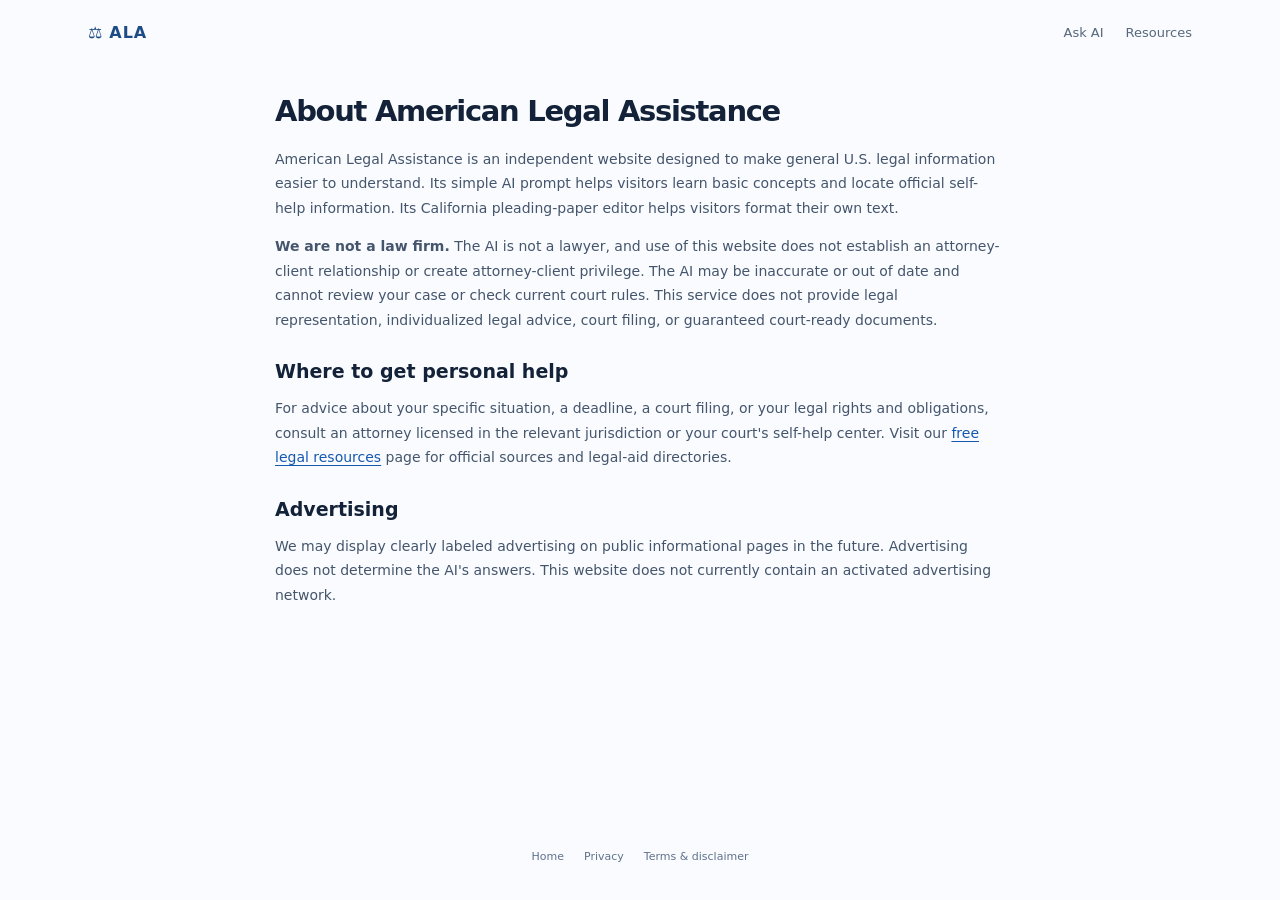
==== about.html @ 65c2068b "Add files via upload" ====
<!doctype html><html lang="en"><head><meta charset="utf-8"><meta name="viewport" content="width=device-width,initial-scale=1"><title>About | American Legal Assistance</title><meta name="description" content="About American Legal Assistance, a minimal independent AI legal-information website."><link rel="stylesheet" href="/style.css"><link rel="icon" type="image/svg+xml" href="/favicon.svg"></head><body><header class="topbar"><a class="brand-mini" href="/">⚖ <span>ALA</span></a><nav><a href="/">Ask AI</a><a href="/resources.html">Resources</a></nav></header><main class="plain-page"><h1>About American Legal Assistance</h1><p>American Legal Assistance is an independent website designed to make general U.S. legal information easier to understand. Its simple AI prompt helps visitors learn basic concepts and locate official self-help information. Its California pleading-paper editor helps visitors format their own text.</p><p><strong>We are not a law firm.</strong> The AI is not a lawyer, and use of this website does not establish an attorney-client relationship or create attorney-client privilege. The AI may be inaccurate or out of date and cannot review your case or check current court rules. This service does not provide legal representation, individualized legal advice, court filing, or guaranteed court-ready documents.</p><h2>Where to get personal help</h2><p>For advice about your specific situation, a deadline, a court filing, or your legal rights and obligations, consult an attorney licensed in the relevant jurisdiction or your court's self-help center. Visit our <a href="/resources.html">free legal resources</a> page for official sources and legal-aid directories.</p><h2>Advertising</h2><p>We may display clearly labeled advertising on public informational pages in the future. Advertising does not determine the AI's answers. This website does not currently contain an activated advertising network.</p></main><footer><div class="footer-links"><a href="/">Home</a><a href="/privacy.html">Privacy</a><a href="/terms.html">Terms & disclaimer</a></div></footer></body></html>
---- style.css ----
:root{font-family:Inter,ui-sans-serif,system-ui,-apple-system,BlinkMacSystemFont,"Segoe UI",sans-serif;color:#132238;background:#f9fbfe;font-synthesis:none}*{box-sizing:border-box}body{margin:0;min-height:100vh;display:flex;flex-direction:column}a{color:#1558b0;text-underline-offset:3px}button,input,textarea,select{font:inherit}button{cursor:pointer}button:disabled{opacity:.58;cursor:wait}.hidden{display:none!important}.sr-only{position:absolute!important;width:1px;height:1px;padding:0;margin:-1px;overflow:hidden;clip:rect(0,0,0,0);white-space:nowrap;border:0}.topbar{width:100%;max-width:1160px;margin:0 auto;padding:23px 28px;display:flex;align-items:center;justify-content:space-between}.brand-mini{text-decoration:none;color:#1d4b85;display:flex;gap:6px;align-items:center;font-weight:750;letter-spacing:.06em}.topbar nav{display:flex;gap:22px}.topbar nav a{font-size:13px;text-decoration:none;color:#58677b}.topbar nav a:hover,.footer-links a:hover{color:#1558b0}.main{width:100%;flex:1;max-width:820px;margin:0 auto;padding:34px 20px 34px}.hero{text-align:center;margin:4px 0 35px}.logo-mark{width:76px;height:76px;background:#edf5ff;color:#1e5aa0;border-radius:24px;margin:0 auto 22px;display:grid;place-items:center}.logo-mark svg{width:66px;height:66px}h1{font-size:clamp(27px,4vw,41px);line-height:1.16;letter-spacing:-.045em;margin:0;font-weight:750}.hero p{color:#64748b;font-size:16px;margin:14px 0 0}.workspace{border:1px solid #e5ebf2;background:#fff;border-radius:22px;box-shadow:0 16px 58px rgba(22,48,82,.045);overflow:hidden}.tabs{display:flex;gap:6px;padding:12px 15px 0;border-bottom:1px solid #ebeff5}.tab{appearance:none;border:0;border-bottom:2px solid transparent;background:transparent;color:#67758a;padding:12px 14px 13px;font-size:13px;font-weight:650}.tab.selected{color:#165cb2;border-bottom-color:#2168b9}.tab:focus-visible,.suggestion:focus-visible,.primary:focus-visible,.secondary:focus-visible{outline:3px solid #85b8fb;outline-offset:2px}#ask-panel{padding:19px 23px 24px}#ask-form{border:1px solid #d9e4f1;border-radius:16px;overflow:hidden}#question{width:100%;resize:vertical;min-height:92px;border:0;outline:none;padding:20px 19px 8px;color:#16243b;line-height:1.6;font-size:16px}#question::placeholder{color:#8c98a8}.composer-bottom{display:flex;justify-content:space-between;align-items:center;padding:0 11px 11px 16px;gap:10px}.state-picker{color:#748196;font-size:12px;display:flex;align-items:center;gap:7px}.state-picker select{font-size:12px;background:#f6f9fc;border:1px solid #e2e9f0;border-radius:8px;padding:7px 8px;color:#4e6076;max-width:175px}.primary{border:0;background:#205dab;color:white;padding:11px 18px;border-radius:10px;font-size:13px;font-weight:650;white-space:nowrap}.primary:hover{background:#174b8b}.secondary{background:#f4f8fd;color:#1b5089;border:1px solid #c9d8e9;padding:10px 14px;border-radius:10px;font-size:13px;font-weight:650}.secondary:hover{background:#eaf3fd}.helper{color:#778398;font-size:12px;line-height:1.6;margin:13px 3px 0}.turnstile-slot{margin-top:15px}.ask-ideas{display:flex;gap:10px;flex-wrap:wrap;margin-top:18px}.suggestion{border:1px solid #e0e8f2;color:#5b6d83;background:#fff;padding:9px 12px;border-radius:30px;font-size:12px}.suggestion:hover{border-color:#9db9d8;color:#205dab}.conversation{display:flex;flex-direction:column;gap:13px;margin-top:20px}.conversation:empty{display:none}.bubble{padding:15px 17px;line-height:1.65;font-size:14px;white-space:pre-wrap;overflow-wrap:anywhere;border-radius:13px}.bubble.question{align-self:flex-end;background:#ecf3fd;max-width:88%}.bubble.answer{border:1px solid #e7edf5;background:#fff;max-width:100%}.bubble.error{border-color:#f3cccc;background:#fff8f8;color:#9a3030}.answer-label{display:block;color:#65768c;font-size:11px;font-weight:750;text-transform:uppercase;letter-spacing:.08em;margin-bottom:6px}.sources-row{display:flex;gap:12px;flex-wrap:wrap;margin-top:10px;font-size:12px}.safety-note{font-size:12px;line-height:1.6;color:#66778d;max-width:730px;margin:24px auto 0;padding:0 8px}footer{text-align:center;color:#8290a1;font-size:11px;padding:25px 20px 34px;line-height:1.65}footer p{margin:14px 0 0}.footer-links{display:flex;gap:20px;justify-content:center;flex-wrap:wrap}.footer-links a{color:#60728a;text-decoration:none}#doc-panel{padding:22px 23px 25px}.doc-intro h2{margin:0 0 8px;font-size:20px;letter-spacing:-.025em}.doc-intro p{color:#64748b;line-height:1.6;font-size:13px;margin:0 0 21px}.form-grid{display:grid;grid-template-columns:1fr 1fr;gap:14px}.form-grid label,.doc-body-label{font-size:12px;font-weight:650;color:#4a5b70;display:block}.form-grid input{display:block;width:100%;margin-top:6px;border:1px solid #dce5f1;border-radius:9px;padding:11px 10px;font-size:13px;outline:none}.form-grid input:focus,#doc-body:focus{border-color:#6da2da;box-shadow:0 0 0 3px #e6f1ff}.doc-body-label{margin-top:21px;margin-bottom:6px}#doc-body{width:100%;padding:13px;border:1px solid #dce5f1;border-radius:9px;resize:vertical;font:13px/1.6 Georgia,serif;min-height:150px}.doc-actions{display:flex;flex-wrap:wrap;gap:9px;margin-top:14px}.document-preview{margin-top:22px}.doc-preview-banner{margin-bottom:11px;font-size:12px;color:#6b7687}.paper-sheet{background:white;color:#111;box-shadow:0 2px 22px #dbe1e9;border:1px solid #dee3e9;width:min(100%,612px);margin:0 auto 17px;padding:38px 38px 38px 38px;overflow:hidden;font:10px/1.25 "Times New Roman",serif}.paper-line{display:flex;min-height:19px;align-items:flex-start}.paper-num{width:22px;min-width:22px;text-align:right;color:#666;padding-right:6px;border-right:1px solid #555}.paper-content{flex:1;padding-left:10px;white-space:pre-wrap;overflow-wrap:anywhere}.paper-page-number{text-align:center;margin-top:12px}.plain-page{max-width:770px;margin:0 auto;padding:15px 20px 40px;flex:1}.plain-page h1{font-size:29px;margin:15px 0 18px}.plain-page h2{font-size:19px;margin:28px 0 9px}.plain-page p,.plain-page li{line-height:1.75;color:#44556c;font-size:14px}.plain-page .callout{background:#eff6ff;padding:15px 17px;border-radius:13px;border:1px solid #d5e6fc}.plain-page a{overflow-wrap:anywhere}.plain-page ul{padding-left:22px}@media(min-width:800px){.main{padding-top:50px}.hero{margin-bottom:42px}.workspace{margin:0 auto}}@media(max-width:520px){.topbar{padding:15px 18px}.main{padding:20px 12px}.hero{margin-bottom:27px}.logo-mark{width:64px;height:64px;margin-bottom:15px}.logo-mark svg{width:57px}.hero p{font-size:14px}.workspace{border-radius:16px}#ask-panel,#doc-panel{padding:15px}.form-grid{grid-template-columns:1fr}.doc-actions button{flex:1 1 100%}.paper-sheet{padding:20px 10px;font-size:8px}.paper-line{min-height:15px}}

.to-doc{margin-top:12px;display:block;font-size:11px;padding:8px 10px;white-space:normal;text-align:left}
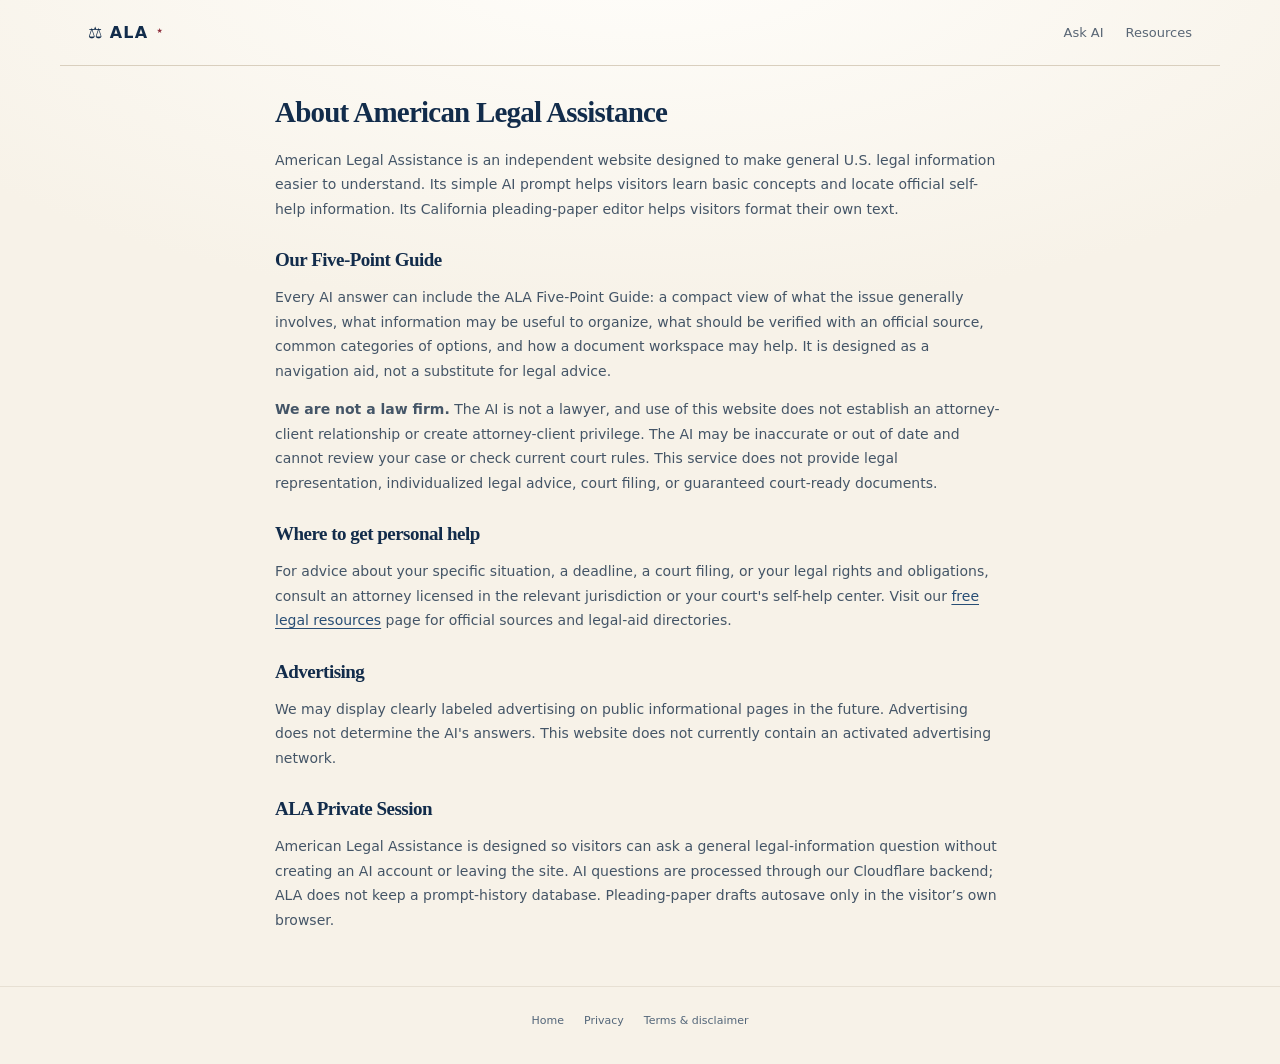
==== commit 3a48fb28: "Add files via upload" ====
--- a/about.html
+++ b/about.html
@@ -1 +1 @@
-<!doctype html><html lang="en"><head><meta charset="utf-8"><meta name="viewport" content="width=device-width,initial-scale=1"><title>About | American Legal Assistance</title><meta name="description" content="About American Legal Assistance, a minimal independent AI legal-information website."><link rel="stylesheet" href="/style.css"><link rel="icon" type="image/svg+xml" href="/favicon.svg"></head><body><header class="topbar"><a class="brand-mini" href="/">⚖ <span>ALA</span></a><nav><a href="/">Ask AI</a><a href="/resources.html">Resources</a></nav></header><main class="plain-page"><h1>About American Legal Assistance</h1><p>American Legal Assistance is an independent website designed to make general U.S. legal information easier to understand. Its simple AI prompt helps visitors learn basic concepts and locate official self-help information. Its California pleading-paper editor helps visitors format their own text.</p><p><strong>We are not a law firm.</strong> The AI is not a lawyer, and use of this website does not establish an attorney-client relationship or create attorney-client privilege. The AI may be inaccurate or out of date and cannot review your case or check current court rules. This service does not provide legal representation, individualized legal advice, court filing, or guaranteed court-ready documents.</p><h2>Where to get personal help</h2><p>For advice about your specific situation, a deadline, a court filing, or your legal rights and obligations, consult an attorney licensed in the relevant jurisdiction or your court's self-help center. Visit our <a href="/resources.html">free legal resources</a> page for official sources and legal-aid directories.</p><h2>Advertising</h2><p>We may display clearly labeled advertising on public informational pages in the future. Advertising does not determine the AI's answers. This website does not currently contain an activated advertising network.</p></main><footer><div class="footer-links"><a href="/">Home</a><a href="/privacy.html">Privacy</a><a href="/terms.html">Terms & disclaimer</a></div></footer></body></html>
+<!doctype html><html lang="en"><head><meta charset="utf-8"><meta name="viewport" content="width=device-width,initial-scale=1"><title>About | American Legal Assistance</title><meta name="description" content="About American Legal Assistance, a minimal independent AI legal-information website."><link rel="stylesheet" href="/style.css"><link rel="icon" type="image/svg+xml" href="/favicon.svg"></head><body><header class="topbar"><a class="brand-mini" href="/">⚖ <span>ALA</span></a><nav><a href="/">Ask AI</a><a href="/resources.html">Resources</a></nav></header><main class="plain-page"><h1>About American Legal Assistance</h1><p>American Legal Assistance is an independent website designed to make general U.S. legal information easier to understand. Its simple AI prompt helps visitors learn basic concepts and locate official self-help information. Its California pleading-paper editor helps visitors format their own text.</p><h2>Our Five-Point Guide</h2><p>Every AI answer can include the ALA Five-Point Guide: a compact view of what the issue generally involves, what information may be useful to organize, what should be verified with an official source, common categories of options, and how a document workspace may help. It is designed as a navigation aid, not a substitute for legal advice.</p><p><strong>We are not a law firm.</strong> The AI is not a lawyer, and use of this website does not establish an attorney-client relationship or create attorney-client privilege. The AI may be inaccurate or out of date and cannot review your case or check current court rules. This service does not provide legal representation, individualized legal advice, court filing, or guaranteed court-ready documents.</p><h2>Where to get personal help</h2><p>For advice about your specific situation, a deadline, a court filing, or your legal rights and obligations, consult an attorney licensed in the relevant jurisdiction or your court's self-help center. Visit our <a href="/resources.html">free legal resources</a> page for official sources and legal-aid directories.</p><h2>Advertising</h2><p>We may display clearly labeled advertising on public informational pages in the future. Advertising does not determine the AI's answers. This website does not currently contain an activated advertising network.</p><section><h2>ALA Private Session</h2><p>American Legal Assistance is designed so visitors can ask a general legal-information question without creating an AI account or leaving the site. AI questions are processed through our Cloudflare backend; ALA does not keep a prompt-history database. Pleading-paper drafts autosave only in the visitor’s own browser.</p></section></main><footer><div class="footer-links"><a href="/">Home</a><a href="/privacy.html">Privacy</a><a href="/terms.html">Terms & disclaimer</a></div></footer></body></html>
--- a/style.css
+++ b/style.css
@@ -1,3 +1,203 @@
 :root{font-family:Inter,ui-sans-serif,system-ui,-apple-system,BlinkMacSystemFont,"Segoe UI",sans-serif;color:#132238;background:#f9fbfe;font-synthesis:none}*{box-sizing:border-box}body{margin:0;min-height:100vh;display:flex;flex-direction:column}a{color:#1558b0;text-underline-offset:3px}button,input,textarea,select{font:inherit}button{cursor:pointer}button:disabled{opacity:.58;cursor:wait}.hidden{display:none!important}.sr-only{position:absolute!important;width:1px;height:1px;padding:0;margin:-1px;overflow:hidden;clip:rect(0,0,0,0);white-space:nowrap;border:0}.topbar{width:100%;max-width:1160px;margin:0 auto;padding:23px 28px;display:flex;align-items:center;justify-content:space-between}.brand-mini{text-decoration:none;color:#1d4b85;display:flex;gap:6px;align-items:center;font-weight:750;letter-spacing:.06em}.topbar nav{display:flex;gap:22px}.topbar nav a{font-size:13px;text-decoration:none;color:#58677b}.topbar nav a:hover,.footer-links a:hover{color:#1558b0}.main{width:100%;flex:1;max-width:820px;margin:0 auto;padding:34px 20px 34px}.hero{text-align:center;margin:4px 0 35px}.logo-mark{width:76px;height:76px;background:#edf5ff;color:#1e5aa0;border-radius:24px;margin:0 auto 22px;display:grid;place-items:center}.logo-mark svg{width:66px;height:66px}h1{font-size:clamp(27px,4vw,41px);line-height:1.16;letter-spacing:-.045em;margin:0;font-weight:750}.hero p{color:#64748b;font-size:16px;margin:14px 0 0}.workspace{border:1px solid #e5ebf2;background:#fff;border-radius:22px;box-shadow:0 16px 58px rgba(22,48,82,.045);overflow:hidden}.tabs{display:flex;gap:6px;padding:12px 15px 0;border-bottom:1px solid #ebeff5}.tab{appearance:none;border:0;border-bottom:2px solid transparent;background:transparent;color:#67758a;padding:12px 14px 13px;font-size:13px;font-weight:650}.tab.selected{color:#165cb2;border-bottom-color:#2168b9}.tab:focus-visible,.suggestion:focus-visible,.primary:focus-visible,.secondary:focus-visible{outline:3px solid #85b8fb;outline-offset:2px}#ask-panel{padding:19px 23px 24px}#ask-form{border:1px solid #d9e4f1;border-radius:16px;overflow:hidden}#question{width:100%;resize:vertical;min-height:92px;border:0;outline:none;padding:20px 19px 8px;color:#16243b;line-height:1.6;font-size:16px}#question::placeholder{color:#8c98a8}.composer-bottom{display:flex;justify-content:space-between;align-items:center;padding:0 11px 11px 16px;gap:10px}.state-picker{color:#748196;font-size:12px;display:flex;align-items:center;gap:7px}.state-picker select{font-size:12px;background:#f6f9fc;border:1px solid #e2e9f0;border-radius:8px;padding:7px 8px;color:#4e6076;max-width:175px}.primary{border:0;background:#205dab;color:white;padding:11px 18px;border-radius:10px;font-size:13px;font-weight:650;white-space:nowrap}.primary:hover{background:#174b8b}.secondary{background:#f4f8fd;color:#1b5089;border:1px solid #c9d8e9;padding:10px 14px;border-radius:10px;font-size:13px;font-weight:650}.secondary:hover{background:#eaf3fd}.helper{color:#778398;font-size:12px;line-height:1.6;margin:13px 3px 0}.turnstile-slot{margin-top:15px}.ask-ideas{display:flex;gap:10px;flex-wrap:wrap;margin-top:18px}.suggestion{border:1px solid #e0e8f2;color:#5b6d83;background:#fff;padding:9px 12px;border-radius:30px;font-size:12px}.suggestion:hover{border-color:#9db9d8;color:#205dab}.conversation{display:flex;flex-direction:column;gap:13px;margin-top:20px}.conversation:empty{display:none}.bubble{padding:15px 17px;line-height:1.65;font-size:14px;white-space:pre-wrap;overflow-wrap:anywhere;border-radius:13px}.bubble.question{align-self:flex-end;background:#ecf3fd;max-width:88%}.bubble.answer{border:1px solid #e7edf5;background:#fff;max-width:100%}.bubble.error{border-color:#f3cccc;background:#fff8f8;color:#9a3030}.answer-label{display:block;color:#65768c;font-size:11px;font-weight:750;text-transform:uppercase;letter-spacing:.08em;margin-bottom:6px}.sources-row{display:flex;gap:12px;flex-wrap:wrap;margin-top:10px;font-size:12px}.safety-note{font-size:12px;line-height:1.6;color:#66778d;max-width:730px;margin:24px auto 0;padding:0 8px}footer{text-align:center;color:#8290a1;font-size:11px;padding:25px 20px 34px;line-height:1.65}footer p{margin:14px 0 0}.footer-links{display:flex;gap:20px;justify-content:center;flex-wrap:wrap}.footer-links a{color:#60728a;text-decoration:none}#doc-panel{padding:22px 23px 25px}.doc-intro h2{margin:0 0 8px;font-size:20px;letter-spacing:-.025em}.doc-intro p{color:#64748b;line-height:1.6;font-size:13px;margin:0 0 21px}.form-grid{display:grid;grid-template-columns:1fr 1fr;gap:14px}.form-grid label,.doc-body-label{font-size:12px;font-weight:650;color:#4a5b70;display:block}.form-grid input{display:block;width:100%;margin-top:6px;border:1px solid #dce5f1;border-radius:9px;padding:11px 10px;font-size:13px;outline:none}.form-grid input:focus,#doc-body:focus{border-color:#6da2da;box-shadow:0 0 0 3px #e6f1ff}.doc-body-label{margin-top:21px;margin-bottom:6px}#doc-body{width:100%;padding:13px;border:1px solid #dce5f1;border-radius:9px;resize:vertical;font:13px/1.6 Georgia,serif;min-height:150px}.doc-actions{display:flex;flex-wrap:wrap;gap:9px;margin-top:14px}.document-preview{margin-top:22px}.doc-preview-banner{margin-bottom:11px;font-size:12px;color:#6b7687}.paper-sheet{background:white;color:#111;box-shadow:0 2px 22px #dbe1e9;border:1px solid #dee3e9;width:min(100%,612px);margin:0 auto 17px;padding:38px 38px 38px 38px;overflow:hidden;font:10px/1.25 "Times New Roman",serif}.paper-line{display:flex;min-height:19px;align-items:flex-start}.paper-num{width:22px;min-width:22px;text-align:right;color:#666;padding-right:6px;border-right:1px solid #555}.paper-content{flex:1;padding-left:10px;white-space:pre-wrap;overflow-wrap:anywhere}.paper-page-number{text-align:center;margin-top:12px}.plain-page{max-width:770px;margin:0 auto;padding:15px 20px 40px;flex:1}.plain-page h1{font-size:29px;margin:15px 0 18px}.plain-page h2{font-size:19px;margin:28px 0 9px}.plain-page p,.plain-page li{line-height:1.75;color:#44556c;font-size:14px}.plain-page .callout{background:#eff6ff;padding:15px 17px;border-radius:13px;border:1px solid #d5e6fc}.plain-page a{overflow-wrap:anywhere}.plain-page ul{padding-left:22px}@media(min-width:800px){.main{padding-top:50px}.hero{margin-bottom:42px}.workspace{margin:0 auto}}@media(max-width:520px){.topbar{padding:15px 18px}.main{padding:20px 12px}.hero{margin-bottom:27px}.logo-mark{width:64px;height:64px;margin-bottom:15px}.logo-mark svg{width:57px}.hero p{font-size:14px}.workspace{border-radius:16px}#ask-panel,#doc-panel{padding:15px}.form-grid{grid-template-columns:1fr}.doc-actions button{flex:1 1 100%}.paper-sheet{padding:20px 10px;font-size:8px}.paper-line{min-height:15px}}
 
 .to-doc{margin-top:12px;display:block;font-size:11px;padding:8px 10px;white-space:normal;text-align:left}
+
+
+/* 2026 American civic theme: midnight navy, aged ivory, antique brass.
+   Burgundy is a small accent, never a competing third color band. */
+:root { color:#1a2b3d; background:#f7f4ed; color-scheme:light; }
+body { background:radial-gradient(ellipse 80% 45% at 50% 0%,#fffefb 0%,#f7f4ed 90%); }
+a { color:#284e75; }
+a:hover { color:#162e49; }
+.topbar { border-bottom:1px solid #e7e0d3; }
+.brand-mini { color:#192f4a; letter-spacing:.08em; }
+.brand-mini svg { color:#a58346; }
+.brand-mini::after { content:"";height:4px;width:4px;display:block;border-radius:50%;background:#943d45;margin-left:1px;align-self:center; }
+.topbar nav a { color:#596675; }
+.topbar nav a:hover,.footer-links a:hover { color:#943d45; }
+h1,.plain-page h1,.plain-page h2,.doc-intro h2 { font-family:Georgia,"Times New Roman",serif;letter-spacing:-.027em;color:#172e49; }
+h1 { font-weight:700; }
+.hero { position:relative; }
+.hero::after { content:"";display:block;width:47px;height:2px;background:#ad8a50;border-radius:2px;margin:19px auto 0; }
+.hero p { color:#687382; }
+.logo-mark { background:#172e49;color:#d8b673;border:1px solid #c4a569;box-shadow:0 3px 0 #eadfc7,0 10px 28px rgba(25,45,66,.1);border-radius:21px; }
+.workspace { background:#fffefa;border-color:#e2dccc;box-shadow:0 18px 56px rgba(34,47,61,.065); }
+.tabs { border-bottom-color:#eae4d9; }
+.tab { color:#627080; }
+.tab.selected { color:#172e49;border-bottom-color:#ad8a50; }
+.tab:focus-visible,.suggestion:focus-visible,.primary:focus-visible,.secondary:focus-visible { outline:3px solid #bca06d;outline-offset:2px; }
+#ask-form { border-color:#d8d1c4;background:#fff; }
+#ask-form:focus-within { border-color:#a58b62;box-shadow:0 0 0 3px rgba(176,141,87,.12); }
+#question { color:#203349;background:#fff; }
+#question::placeholder { color:#88909b; }
+.state-picker { color:#677383; }
+.state-picker select { background:#faf8f3;border-color:#dfd8ca;color:#384d62; }
+.primary { background:#172e49;color:#fff;box-shadow:inset 0 -2px 0 rgba(0,0,0,.11); }
+.primary:hover { background:#294968; }
+.secondary { background:#f8f4ec;color:#25435f;border-color:#d8ccb8; }
+.secondary:hover { background:#f0e7d8; }
+.helper { color:#6d7886; }
+.suggestion { border-color:#e4dccc;color:#526477;background:#fffefa; }
+.suggestion:hover { border-color:#ad8a50;color:#172e49;background:#fbf7ef; }
+.bubble.question { background:#f1eee6;color:#233b54; }
+.bubble.answer { border-color:#e6dfd2;background:#fffefa; }
+.bubble.error { border-color:#e7bdc1;background:#fff6f5;color:#87313b; }
+.answer-label { color:#8d6d39; }
+.safety-note { color:#657385; }
+footer { color:#76818a;border-top:1px solid #e7e0d3; }
+.footer-links a { color:#54677a; }
+.doc-intro p { color:#657180; }
+.form-grid label,.doc-body-label { color:#34495d; }
+.form-grid input,#doc-body { border-color:#dcd4c7;background:#fff;color:#263747; }
+.form-grid input:focus,#doc-body:focus { border-color:#ad8a50;box-shadow:0 0 0 3px rgba(173,138,80,.15); }
+.doc-preview-banner { color:#586878; }
+/* The pleading paper stays strictly white/black: website colors must not print on court documents. */
+.paper-sheet { background:#fff;color:#111;border-color:#d7d7d7; }
+.paper-num { color:#666;border-right-color:#555; }
+.plain-page p,.plain-page li { color:#445567; }
+.plain-page .callout { background:#f7f3ea;border-color:#e3d8c4; }
+@media(max-width:520px){.topbar { border-bottom-color:#e7e0d3; }}
+
+/* American civic redesign v2: parchment + ink navy + warm brass, one burgundy accent.
+   The page is NOT composed of equal red/white/blue bands. */
+:root{background:#f4f0e7;color:#172d43}
+body{background:radial-gradient(ellipse at 50% -5%,#fffdf7 0,#f4f0e7 74%)}
+.topbar{border-bottom:1px solid #dcd2c1}
+.brand-mini{color:#172d43}.brand-mini svg{color:#a6813f}
+.brand-mini::after{background:#943d45}
+.logo-mark{border-radius:50%;background:#172d43;color:#dfc58c;box-shadow:0 0 0 5px #f4f0e7,0 0 0 6px #bda372,0 12px 26px #172d4319}
+.logo-mark svg{width:59px;height:59px}
+.hero::after{background:#a6813f;width:60px;height:3px}
+.workspace{background:#fffdf9;border-color:#dcd3c4}
+.tabs{background:#fcfaf5}
+.primary{background:#172d43}.primary:hover{background:#2b4967}
+.secondary{background:#f8f5ed;border-color:#d3c7b4;color:#283e54}
+.tab.selected{color:#172d43;border-bottom-color:#a6813f}
+.form-grid{margin-bottom:23px}
+.sections-builder{border:1px solid #e0d8ca;border-radius:14px;background:#fcfaf6;padding:18px}
+.section-bar h3{font:700 18px Georgia,serif;color:#172d43;margin:0 0 5px}
+.section-bar p,.builder-hint{font-size:12px;color:#657182;line-height:1.6;margin:0 0 15px}
+.document-blocks{display:flex;flex-direction:column;gap:12px}
+.doc-block{background:#fff;border:1px solid #ded8cd;border-left:3px solid #ad8a50;border-radius:10px;padding:12px}
+.doc-block[data-kind="paragraph"],.doc-block[data-kind="numbered"]{border-left-color:#8d9bab}
+.doc-block[data-kind="blank"]{border-left-color:#c5c8cc}
+.block-top{display:flex;align-items:center;gap:8px;margin-bottom:8px;flex-wrap:wrap}
+.block-tag{font-size:11px;font-weight:750;color:#172d43;flex:1;min-width:120px}
+.block-top button{border:1px solid #dbd4c7;background:#fff;color:#35465b;border-radius:7px;padding:5px 8px;font-size:11px}
+.block-top button:hover{background:#f4f0e8}.block-top button:disabled{opacity:.35}
+.doc-block textarea{width:100%;min-height:64px;resize:vertical;border:1px solid #ddd7cc;border-radius:8px;font:13px/1.55 Georgia,serif;padding:10px;color:#172d43}
+.doc-block[data-kind="heading"] textarea{font-weight:bold;text-align:center}
+.doc-block[data-kind="subheading"] textarea{font-weight:bold}
+.doc-block[data-kind="blank"] p{font-size:12px;color:#697789;margin:0}
+.add-block-row{border-top:1px solid #e5ddd0;margin-top:15px;padding-top:14px;display:flex;align-items:center;flex-wrap:wrap;gap:10px}
+.add-block-row label{font-size:12px;font-weight:700;color:#384b60}
+.add-block-row select{min-width:185px;flex:1;background:white;border:1px solid #dcd4c7;border-radius:8px;padding:9px;color:#172d43;font-size:12px}
+.add-block-row button{white-space:nowrap}
+.builder-hint{margin:12px 0 0}
+.paper-sheet{width:min(100%,612px);aspect-ratio:8.5 / 11;padding:48px 50px 32px 50px;display:flex;flex-direction:column;justify-content:flex-start;font:10px/1.25 "Times New Roman",serif}
+.paper-line{display:flex;flex:1;min-height:0;align-items:stretch}
+.paper-num{display:flex;align-items:flex-start;justify-content:flex-end;padding-right:6px;width:25px;min-width:25px;border-right:1px solid #555;font-variant-numeric:tabular-nums}
+.paper-content{min-width:0;display:flex;flex:1;padding-left:10px;white-space:pre;overflow:hidden}
+.paper-left{flex:1;min-width:0;overflow:hidden}.paper-right{width:48%;padding-left:8px;border-left:1px solid #555;overflow:hidden}
+.paper-content.is-center .paper-left{text-align:center}.paper-content.is-bold{font-weight:bold}
+.paper-page-number{margin-top:8px}
+@media(max-width:520px){.sections-builder{padding:11px}.paper-sheet{padding:24px 13px 16px;min-height:0}.paper-num{width:17px;min-width:17px;padding-right:3px}.paper-content{padding-left:5px}.paper-right{padding-left:4px}.paper-sheet{font-size:8px}}
+
+/* Pleading-paper safety/usability: local autosave + per-section type size. */
+.autosave-bar{display:flex;align-items:center;justify-content:space-between;gap:12px;flex-wrap:wrap;margin:-2px 0 14px;padding:9px 11px;border:1px solid #e5dccb;border-radius:9px;background:#f8f4ea}
+.autosave-status{font-size:11px;color:#5e6b78;line-height:1.45}
+.draft-clear{border:0;background:transparent;color:#7f3a40;padding:4px 2px;font-size:11px;font-weight:700;text-decoration:underline;text-underline-offset:3px}
+.draft-clear:hover{color:#59252a}
+.font-controls{display:inline-flex;align-items:center;gap:4px;border:1px solid #ddd4c4;background:#faf7f0;border-radius:8px;padding:2px}
+.block-top .font-controls button{min-width:31px;padding:4px 6px;border:0;background:#fffdf9;font-weight:750}
+.block-top .font-controls button:hover{background:#f0e7d8}
+.font-size-label{min-width:38px;text-align:center;font-size:10px;font-weight:700;color:#536274;font-variant-numeric:tabular-nums}
+@media(max-width:520px){.autosave-bar{align-items:flex-start}.autosave-status{flex:1 1 180px}.font-controls{order:2}.block-tag{flex-basis:100%}}
+
+/* Signature v4 — American civic identity.
+   Federal navy + parchment + antique brass; muted red appears only as a small civic accent.
+   The 13-star halo nods to early American civic iconography without turning the interface into a flag. */
+:root{--ala-navy:#122c4b;--ala-navy-2:#203f60;--ala-ivory:#f7f2e8;--ala-paper:#fffdf8;--ala-gold:#b58a42;--ala-gold-soft:#d7bd86;--ala-red:#8e2f3d;--ala-ink:#1c2d3d}
+body{background:radial-gradient(ellipse 88% 46% at 50% -6%,#fffefb 0,var(--ala-ivory) 77%);color:var(--ala-ink)}
+.topbar{border-bottom:1px solid #d9cfbe}
+.brand-mini{color:var(--ala-navy)}
+.brand-mini svg{color:var(--ala-gold)}
+.brand-mini::after{content:"★";width:auto;height:auto;border-radius:0;background:none;color:var(--ala-red);font-size:7px;line-height:1;margin-left:2px;transform:translateY(-1px)}
+.crest-wrap{position:relative;width:116px;height:116px;margin:0 auto 14px;display:grid;place-items:center}
+.crest-wrap .logo-mark{margin:0;position:relative;z-index:2;width:76px;height:76px;background:var(--ala-navy);color:#e0c17f;border:1px solid #b99758;box-shadow:0 0 0 5px var(--ala-ivory),0 0 0 6px #c6ad7a,0 13px 27px rgba(18,44,75,.13)}
+.star-halo{position:absolute;inset:0;z-index:1;pointer-events:none}
+.star-halo span{position:absolute;left:50%;top:50%;font-family:Georgia,"Times New Roman",serif;font-size:7px;line-height:1;color:var(--ala-gold);opacity:.82;transform:rotate(calc(var(--i) * 27.692deg)) translateY(-54px);transform-origin:0 0;text-shadow:0 1px 0 #fff}
+.star-halo span:nth-child(1),.star-halo span:nth-child(5),.star-halo span:nth-child(9),.star-halo span:nth-child(13){color:var(--ala-red);opacity:.7}
+.hero::after{display:none!important}
+.civic-rule{display:flex;align-items:center;justify-content:center;gap:10px;margin:18px auto 0;width:88px;height:10px}
+.civic-rule span{display:block;height:2px;flex:1;background:var(--ala-gold);border-radius:4px}
+.civic-rule b{font:normal 8px/1 Georgia,"Times New Roman",serif;color:var(--ala-red)}
+h1,.plain-page h1,.plain-page h2,.doc-intro h2,.section-bar h3{color:var(--ala-navy)}
+.workspace{background:var(--ala-paper);border-color:#d9cfbe;box-shadow:0 18px 58px rgba(18,44,75,.07)}
+.tab.selected{color:var(--ala-navy);border-bottom-color:var(--ala-gold)}
+.primary{background:var(--ala-navy)}.primary:hover{background:var(--ala-navy-2)}
+.secondary{color:#29445e;border-color:#d4c6ad;background:#f8f3e9}.secondary:hover{background:#efe5d3}
+.suggestion:hover{border-color:var(--ala-gold);color:var(--ala-navy)}
+.answer-label{color:#8a682e}
+.form-grid input:focus,#doc-body:focus{border-color:var(--ala-gold);box-shadow:0 0 0 3px rgba(181,138,66,.15)}
+
+/* Signature feature: the ALA Five-Point Guide. */
+.answer-actions{display:flex;flex-wrap:wrap;gap:8px;margin-top:13px}
+.answer-actions .to-doc{margin-top:0;display:inline-flex;align-items:center}
+.five-guide-button{display:inline-flex;align-items:center;gap:7px;border-color:#cbb98f!important;background:#fbf7ee!important;color:var(--ala-navy)!important}
+.five-guide-button .guide-button-star{color:var(--ala-red);font-size:10px}
+.five-guide-button:hover{background:#f3ead8!important;border-color:var(--ala-gold)!important}
+.five-point-guide{margin-top:14px;border:1px solid #d8c9ac;border-radius:14px;background:linear-gradient(180deg,#fffdf8 0,#faf5eb 100%);overflow:hidden;white-space:normal;color:var(--ala-ink)}
+.five-point-guide[hidden]{display:none}
+.five-guide-head{display:flex;align-items:center;gap:11px;padding:13px 14px 11px;border-bottom:1px solid #e4dac7;background:#fbf7ee}
+.five-guide-star{width:34px;height:34px;flex:0 0 34px;display:grid;place-items:center;color:#f5e2ac;background:var(--ala-navy);clip-path:polygon(50% 0%,61% 34%,98% 34%,68% 55%,79% 91%,50% 69%,21% 91%,32% 55%,2% 34%,39% 34%);font-size:9px}
+.five-guide-head strong{display:block;font:700 15px Georgia,"Times New Roman",serif;color:var(--ala-navy)}
+.five-guide-head small{display:block;margin-top:2px;color:#6a7480;font-size:10px;line-height:1.35}
+.five-guide-list{margin:0;padding:3px 14px 5px;list-style:none;counter-reset:ala-guide}
+.five-guide-list li{counter-increment:ala-guide;display:grid;grid-template-columns:28px minmax(0,1fr);gap:10px;padding:11px 0;border-bottom:1px solid #e8e0d2}
+.five-guide-list li:last-child{border-bottom:0}
+.five-guide-list li::before{content:counter(ala-guide);width:24px;height:24px;border:1px solid #ccb988;border-radius:50%;display:grid;place-items:center;color:var(--ala-navy);font-size:10px;font-weight:800;background:#fffdf8;margin-top:1px}
+.five-guide-list h4{margin:0 0 3px;font-size:11px;text-transform:uppercase;letter-spacing:.065em;color:#7d5c2b}
+.five-guide-list p{margin:0;color:#3f5061;font-size:12px;line-height:1.52;white-space:pre-wrap}
+.five-guide-footer{display:flex;align-items:center;justify-content:space-between;gap:9px;flex-wrap:wrap;padding:10px 14px 13px;border-top:1px solid #e6dcc9;background:#fffdf8}
+.five-guide-note{font-size:10px;color:#737c86;line-height:1.4;flex:1 1 250px}
+.guide-copy{border:1px solid #d6c9b2;background:#fff;color:#30475e;border-radius:8px;padding:7px 9px;font-size:10px;font-weight:700}
+.guide-copy:hover{background:#f7f0e3}
+@media(max-width:520px){.crest-wrap{width:100px;height:100px;margin-bottom:10px}.crest-wrap .logo-mark{width:64px;height:64px}.crest-wrap .logo-mark svg{width:52px;height:52px}.star-halo span{font-size:6px;transform:rotate(calc(var(--i) * 27.692deg)) translateY(-47px)}.answer-actions>button{flex:1 1 100%;justify-content:center}.five-guide-head{align-items:flex-start}}
+
+
+/* Signature v5 — ALA Private Session.
+   A visible, accountless privacy layer around the legal-information workspace. */
+.private-session{margin:0 0 14px;border:1px solid #d8c9ac;border-radius:12px;background:#fbf8f1;overflow:hidden}
+.private-session summary{list-style:none;cursor:pointer;display:flex;align-items:center;gap:10px;padding:10px 12px;color:var(--ala-navy);user-select:none}
+.private-session summary::-webkit-details-marker{display:none}
+.privacy-shield{width:28px;height:32px;flex:0 0 28px;display:grid;place-items:center;color:#f0dba6;background:var(--ala-navy);font-size:8px;clip-path:polygon(50% 0,92% 15%,84% 70%,50% 100%,16% 70%,8% 15%)}
+.privacy-summary-text{display:flex;flex-direction:column;gap:1px;min-width:0;flex:1}
+.privacy-summary-text strong{font:700 13px Georgia,"Times New Roman",serif;color:var(--ala-navy)}
+.privacy-summary-text small{font-size:10px;color:#66717d;line-height:1.35}
+.privacy-more{font-size:10px;font-weight:700;color:#7a5a2e;white-space:nowrap}
+.private-session[open] .privacy-more::after{content:" ▲"}.private-session:not([open]) .privacy-more::after{content:" ▼"}
+.privacy-promise{border-top:1px solid #e5dac5;padding:12px 13px 13px;background:#fffdf8;color:#3f5061;font-size:11px;line-height:1.55}
+.privacy-promise p{margin:0 0 10px}.privacy-promise p:last-of-type{margin-bottom:8px}
+.privacy-points{display:grid;grid-template-columns:repeat(2,minmax(0,1fr));gap:6px 10px;margin:8px 0 11px}
+.privacy-points span{display:block;color:#334d64;font-size:10px;font-weight:700}
+.privacy-fine{color:#6a7480;font-size:10px!important}
+.privacy-link{font-size:10px;font-weight:750;color:#765728;text-decoration:none}.privacy-link:hover{text-decoration:underline}
+.session-row{display:flex;align-items:center;justify-content:space-between;gap:10px;flex-wrap:wrap;margin:-3px 0 9px;padding:0 2px;color:#74808b;font-size:10px;line-height:1.4}
+.clear-chat{border:0;background:transparent;color:#7f3a40;font-size:10px;font-weight:750;padding:3px 0;text-decoration:underline;text-underline-offset:3px;cursor:pointer}
+.clear-chat:hover{color:#59252a}
+@media(max-width:520px){.privacy-points{grid-template-columns:1fr}.privacy-more{display:none}.private-session summary{align-items:flex-start}.privacy-summary-text small{max-width:245px}.session-row{align-items:flex-start}.session-row span{flex:1 1 180px}}
+
+
+/* ALA three-step strip */
+.ala-flow-strip{margin:0 auto 28px;max-width:760px;padding:16px 18px 18px;border:1px solid rgba(176,141,87,.34);background:linear-gradient(180deg,rgba(255,253,248,.98),rgba(251,246,237,.96));border-radius:20px;box-shadow:0 10px 34px rgba(18,44,75,.055)}
+.ala-flow-intro{text-align:center;margin-bottom:12px}
+.ala-flow-kicker{margin:0 0 5px;font-size:11px;letter-spacing:.14em;text-transform:uppercase;color:var(--ala-red);font-weight:750}
+.ala-flow-strip h2{margin:0;font-size:18px;line-height:1.25;letter-spacing:-.02em;color:var(--ala-navy)}
+.ala-flow-list{list-style:none;margin:0;padding:0;display:grid;grid-template-columns:minmax(0,1fr) auto minmax(0,1fr) auto minmax(0,1fr);gap:10px;align-items:center}
+.ala-flow-step{display:flex;align-items:flex-start;gap:12px;padding:13px 14px;background:rgba(255,255,255,.72);border:1px solid rgba(215,202,177,.9);border-radius:16px;min-height:92px;text-align:left}
+.ala-step-num{width:30px;height:30px;border-radius:999px;flex:0 0 30px;display:grid;place-items:center;background:var(--ala-navy);color:#fff;font-weight:750;font-size:13px;box-shadow:inset 0 0 0 2px rgba(201,165,95,.62)}
+.ala-flow-step strong{display:block;color:var(--ala-navy);font-size:14px;line-height:1.25;margin-bottom:4px}
+.ala-flow-step small{display:block;color:#66727f;font-size:12px;line-height:1.5}
+.ala-flow-star{color:var(--ala-red);font-size:13px;align-self:center;justify-self:center;opacity:.88}
+@media(max-width:760px){.ala-flow-list{grid-template-columns:1fr}.ala-flow-star{display:none}.ala-flow-step{min-height:auto}.ala-flow-strip{padding:14px 14px 16px}}
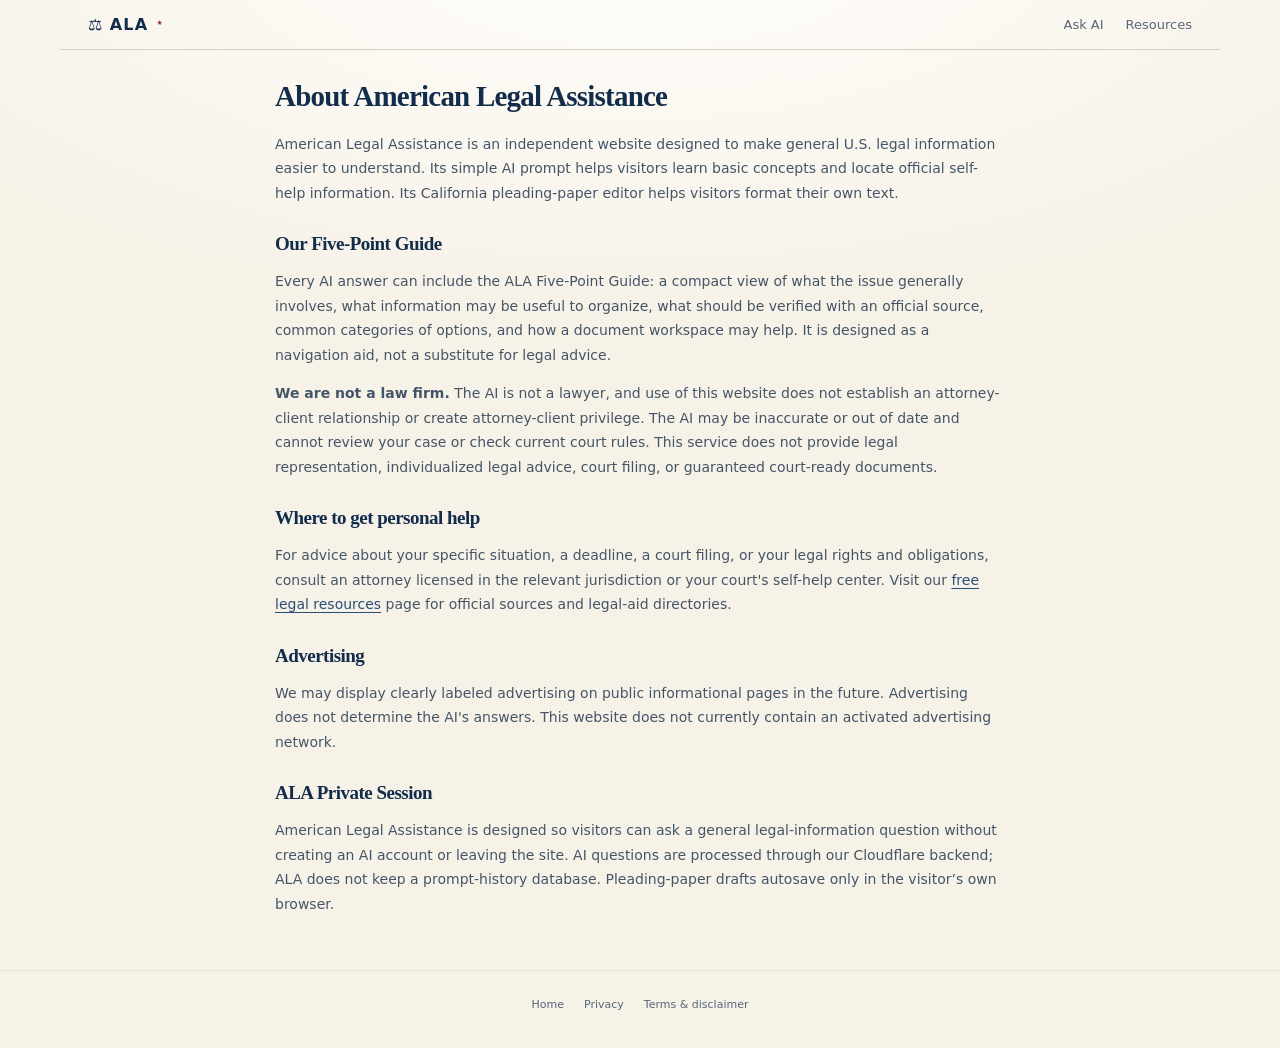
==== commit 4abf9043: "Add files via upload" ====
--- a/about.html
+++ b/about.html
@@ -1 +1 @@
-<!doctype html><html lang="en"><head><meta charset="utf-8"><meta name="viewport" content="width=device-width,initial-scale=1"><title>About | American Legal Assistance</title><meta name="description" content="About American Legal Assistance, a minimal independent AI legal-information website."><link rel="stylesheet" href="/style.css"><link rel="icon" type="image/svg+xml" href="/favicon.svg"></head><body><header class="topbar"><a class="brand-mini" href="/">⚖ <span>ALA</span></a><nav><a href="/">Ask AI</a><a href="/resources.html">Resources</a></nav></header><main class="plain-page"><h1>About American Legal Assistance</h1><p>American Legal Assistance is an independent website designed to make general U.S. legal information easier to understand. Its simple AI prompt helps visitors learn basic concepts and locate official self-help information. Its California pleading-paper editor helps visitors format their own text.</p><h2>Our Five-Point Guide</h2><p>Every AI answer can include the ALA Five-Point Guide: a compact view of what the issue generally involves, what information may be useful to organize, what should be verified with an official source, common categories of options, and how a document workspace may help. It is designed as a navigation aid, not a substitute for legal advice.</p><p><strong>We are not a law firm.</strong> The AI is not a lawyer, and use of this website does not establish an attorney-client relationship or create attorney-client privilege. The AI may be inaccurate or out of date and cannot review your case or check current court rules. This service does not provide legal representation, individualized legal advice, court filing, or guaranteed court-ready documents.</p><h2>Where to get personal help</h2><p>For advice about your specific situation, a deadline, a court filing, or your legal rights and obligations, consult an attorney licensed in the relevant jurisdiction or your court's self-help center. Visit our <a href="/resources.html">free legal resources</a> page for official sources and legal-aid directories.</p><h2>Advertising</h2><p>We may display clearly labeled advertising on public informational pages in the future. Advertising does not determine the AI's answers. This website does not currently contain an activated advertising network.</p><section><h2>ALA Private Session</h2><p>American Legal Assistance is designed so visitors can ask a general legal-information question without creating an AI account or leaving the site. AI questions are processed through our Cloudflare backend; ALA does not keep a prompt-history database. Pleading-paper drafts autosave only in the visitor’s own browser.</p></section></main><footer><div class="footer-links"><a href="/">Home</a><a href="/privacy.html">Privacy</a><a href="/terms.html">Terms & disclaimer</a></div></footer></body></html>
+<!doctype html><html lang="en"><head><meta charset="utf-8"><meta name="viewport" content="width=device-width,initial-scale=1"><title>About | American Legal Assistance</title><meta name="description" content="About American Legal Assistance, a minimal independent AI legal-information website."><link rel="stylesheet" href="/style.css?v=10"><link rel="icon" type="image/svg+xml" href="/favicon.svg"></head><body><header class="topbar"><a class="brand-mini" href="/">⚖ <span>ALA</span></a><nav><a href="/">Ask AI</a><a href="/resources.html">Resources</a></nav></header><main class="plain-page"><h1>About American Legal Assistance</h1><p>American Legal Assistance is an independent website designed to make general U.S. legal information easier to understand. Its simple AI prompt helps visitors learn basic concepts and locate official self-help information. Its California pleading-paper editor helps visitors format their own text.</p><h2>Our Five-Point Guide</h2><p>Every AI answer can include the ALA Five-Point Guide: a compact view of what the issue generally involves, what information may be useful to organize, what should be verified with an official source, common categories of options, and how a document workspace may help. It is designed as a navigation aid, not a substitute for legal advice.</p><p><strong>We are not a law firm.</strong> The AI is not a lawyer, and use of this website does not establish an attorney-client relationship or create attorney-client privilege. The AI may be inaccurate or out of date and cannot review your case or check current court rules. This service does not provide legal representation, individualized legal advice, court filing, or guaranteed court-ready documents.</p><h2>Where to get personal help</h2><p>For advice about your specific situation, a deadline, a court filing, or your legal rights and obligations, consult an attorney licensed in the relevant jurisdiction or your court's self-help center. Visit our <a href="/resources.html">free legal resources</a> page for official sources and legal-aid directories.</p><h2>Advertising</h2><p>We may display clearly labeled advertising on public informational pages in the future. Advertising does not determine the AI's answers. This website does not currently contain an activated advertising network.</p><section><h2>ALA Private Session</h2><p>American Legal Assistance is designed so visitors can ask a general legal-information question without creating an AI account or leaving the site. AI questions are processed through our Cloudflare backend; ALA does not keep a prompt-history database. Pleading-paper drafts autosave only in the visitor’s own browser.</p></section></main><footer><div class="footer-links"><a href="/">Home</a><a href="/privacy.html">Privacy</a><a href="/terms.html">Terms & disclaimer</a></div></footer></body></html>
--- a/style.css
+++ b/style.css
@@ -201,3 +201,111 @@
 .ala-flow-step small{display:block;color:#66727f;font-size:12px;line-height:1.5}
 .ala-flow-star{color:var(--ala-red);font-size:13px;align-self:center;justify-self:center;opacity:.88}
 @media(max-width:760px){.ala-flow-list{grid-template-columns:1fr}.ala-flow-star{display:none}.ala-flow-step{min-height:auto}.ala-flow-strip{padding:14px 14px 16px}}
+
+/* V7 compact landing view — keep the full Ask experience visible on a typical laptop/desktop viewport. */
+.flag-a{
+  position:relative;
+  display:inline-block;
+  padding-right:.015em;
+  color:transparent;
+  -webkit-text-fill-color:transparent;
+  background:
+    linear-gradient(90deg,var(--ala-navy) 0 43%,transparent 43%),
+    repeating-linear-gradient(180deg,#a8323f 0 .10em,#a8323f .10em .17em,#fffdf8 .17em .24em);
+  -webkit-background-clip:text;
+  background-clip:text;
+}
+.flag-a::after{
+  content:"★";
+  position:absolute;
+  left:.12em;
+  top:.16em;
+  color:#fff8e7;
+  -webkit-text-fill-color:#fff8e7;
+  font-family:Georgia,"Times New Roman",serif;
+  font-size:.22em;
+  line-height:1;
+  text-shadow:0 0 1px rgba(0,0,0,.35);
+  pointer-events:none;
+}
+
+@media(min-width:761px){
+  .topbar{padding:15px 28px}
+  .main{padding:16px 20px 24px}
+  .hero{margin:0 0 16px}
+  .crest-wrap{width:88px;height:88px;margin-bottom:7px}
+  .crest-wrap .logo-mark{width:58px;height:58px;border-radius:18px}
+  .crest-wrap .logo-mark svg{width:48px;height:48px}
+  .star-halo span{font-size:5.5px;transform:rotate(calc(var(--i) * 27.692deg)) translateY(-40px)}
+  h1{font-size:clamp(28px,3vw,36px)}
+  .hero p{font-size:14px;margin-top:7px}
+  .civic-rule{margin-top:9px;width:72px;height:7px;gap:8px}
+
+  .ala-flow-strip{margin-bottom:16px;padding:9px 11px 11px;border-radius:16px;max-width:780px}
+  .ala-flow-intro{margin-bottom:7px}
+  .ala-flow-kicker{font-size:9px;margin-bottom:2px}
+  .ala-flow-strip h2{font-size:14px}
+  .ala-flow-list{gap:8px;grid-template-columns:minmax(0,1fr) 22px minmax(0,1fr) 22px minmax(0,1fr)}
+  .ala-flow-step{gap:9px;padding:8px 10px;min-height:62px;border-radius:12px;align-items:center}
+  .ala-step-num{width:25px;height:25px;flex-basis:25px;font-size:11px}
+  .ala-flow-step strong{font-size:12.5px;margin-bottom:2px}
+  .ala-flow-step small{font-size:11.5px;line-height:1.32;color:#465463;font-weight:520}
+  .ala-flow-arrow{color:var(--ala-gold);font-size:20px;font-weight:800;line-height:1;text-align:center;opacity:.95}
+
+  .tabs{padding-top:7px}
+  .tab{padding:8px 13px 9px}
+  #ask-panel{padding:12px 18px 16px}
+  .private-session{margin-bottom:9px}
+  .private-session summary{padding:7px 10px}
+  .privacy-shield{width:24px;height:28px;flex-basis:24px}
+  #question{min-height:66px;padding:13px 15px 5px;font-size:15px}
+  .composer-bottom{padding:0 8px 8px 13px}
+  .primary{padding:9px 16px}
+  .helper{margin-top:8px;line-height:1.45}
+  .session-row{margin:1px 0 5px}
+  .ask-ideas{margin-top:9px}
+  .suggestion{padding:7px 10px}
+  .safety-note{margin-top:14px}
+}
+
+@media(max-width:760px){
+  .ala-flow-arrow{display:none}
+  .ala-flow-step small{color:#465463;font-size:12px}
+  .flag-a::after{font-size:.21em;top:.17em;left:.12em}
+}
+
+
+/* V8: larger pleading directions + dedicated Help tab */
+.doc-intro p{font-size:14.5px;line-height:1.58;color:#4f5f70;max-width:720px}
+.inline-help-link{appearance:none;border:0;background:transparent;padding:0;color:var(--ala-red);font:inherit;font-weight:750;text-decoration:underline;text-underline-offset:3px;cursor:pointer}
+.inline-help-link:hover{color:#762e35}.inline-help-link:focus-visible{outline:3px solid #bca06d;outline-offset:3px;border-radius:3px}
+.help-panel{padding:21px 24px 24px}
+.help-intro{text-align:center;max-width:650px;margin:0 auto 18px}
+.help-kicker{display:block;margin-bottom:5px;color:var(--ala-red);font-size:10px;font-weight:800;letter-spacing:.14em;text-transform:uppercase}
+.help-intro h2{font-family:Georgia,"Times New Roman",serif;color:var(--ala-navy);font-size:24px;line-height:1.2;letter-spacing:-.025em;margin:0 0 8px}
+.help-intro p{margin:0;color:#536273;font-size:15px;line-height:1.6}
+.help-steps{list-style:none;margin:0;padding:0;display:grid;grid-template-columns:1fr 1fr;gap:10px}
+.help-steps li{display:flex;gap:12px;align-items:flex-start;border:1px solid #ded4c4;background:#fffdf8;border-radius:14px;padding:13px 14px}
+.help-num{width:29px;height:29px;flex:0 0 29px;border-radius:50%;display:grid;place-items:center;background:var(--ala-navy);color:#fff;font-size:12px;font-weight:800;box-shadow:inset 0 0 0 2px rgba(201,165,95,.65)}
+.help-steps strong{display:block;color:var(--ala-navy);font-size:14px;line-height:1.3;margin:1px 0 4px}
+.help-steps p{margin:0;color:#4f5d6b;font-size:13.5px;line-height:1.52}
+.help-example{margin-top:14px;border:1px solid #d7c9af;background:#f8f3e9;border-radius:15px;padding:14px 15px}
+.help-example-label{display:block;color:var(--ala-red);font-size:10px;font-weight:800;letter-spacing:.13em;text-transform:uppercase;margin-bottom:9px}
+.help-example-grid{display:grid;grid-template-columns:1fr 1fr 1fr;gap:9px}
+.help-example-grid>div{background:#fffefa;border:1px solid #e2d9c9;border-radius:10px;padding:10px 11px;min-width:0}
+.help-example-grid small{display:block;color:#6b7580;font-size:10.5px;margin-bottom:5px}
+.help-example-grid strong,.help-example-grid span{display:block;color:#1d2e42;font-family:Georgia,"Times New Roman",serif;font-size:12px;line-height:1.35;overflow-wrap:anywhere}
+.help-actions{display:flex;justify-content:center;gap:9px;flex-wrap:wrap;margin-top:15px}
+.help-note{margin:14px auto 0;max-width:660px;text-align:center;color:#6a7580;font-size:11.5px;line-height:1.55}
+@media(max-width:700px){.help-steps{grid-template-columns:1fr}.help-example-grid{grid-template-columns:1fr}.help-panel{padding:17px 15px 19px}.help-intro h2{font-size:21px}.help-intro p{font-size:14px}.doc-intro p{font-size:14px}}
+
+/* V9 document editor — drag/reorder + inline body formatting. */
+.drag-handle{display:inline-flex;align-items:center;gap:4px;cursor:grab!important;color:#6f572e!important;border-color:#d8c9aa!important;background:#fbf7ee!important;font-weight:750}
+.drag-handle:active{cursor:grabbing!important}.doc-block.is-dragging{opacity:.42;box-shadow:none}.drop-marker{height:5px;border-radius:999px;background:linear-gradient(90deg,transparent 0,var(--ala-gold) 8%,var(--ala-red) 50%,var(--ala-gold) 92%,transparent 100%);margin:2px 6px;box-shadow:0 0 0 2px rgba(181,138,66,.10)}
+.rich-editor{width:100%;min-height:92px;resize:vertical;overflow:auto;border:1px solid #ddd7cc;border-radius:8px;padding:10px 11px;color:#172d43;background:#fff;font:11pt/1.5 "Times New Roman",Times,serif;white-space:pre-wrap;outline:none}
+.rich-editor:focus{border-color:var(--ala-gold);box-shadow:0 0 0 3px rgba(181,138,66,.13)}
+.rich-editor:empty::before{content:attr(data-placeholder);color:#8a929b;pointer-events:none}
+.inline-format-tip{margin:0 0 7px;color:#6d7781;font-size:10px;line-height:1.45}
+.inline-format-controls{gap:2px}.block-top .inline-format-controls button{min-width:28px;padding:4px 5px;font-family:Georgia,"Times New Roman",serif}.block-top .inline-format-controls button:nth-last-child(3){font-weight:800}.block-top .inline-format-controls button:nth-last-child(2){font-style:italic}.block-top .inline-format-controls button:last-child{text-decoration:underline}
+.block-top button[aria-pressed="true"]{background:var(--ala-navy)!important;color:#fff!important;border-color:var(--ala-navy)!important}
+@media(max-width:620px){.drag-handle{order:1}.block-tag{order:2;flex:1}.font-controls{order:3;flex-basis:auto}.inline-format-controls{flex-basis:100%;order:4}.block-top>button:not(.drag-handle){order:5}.rich-editor{min-height:110px}}
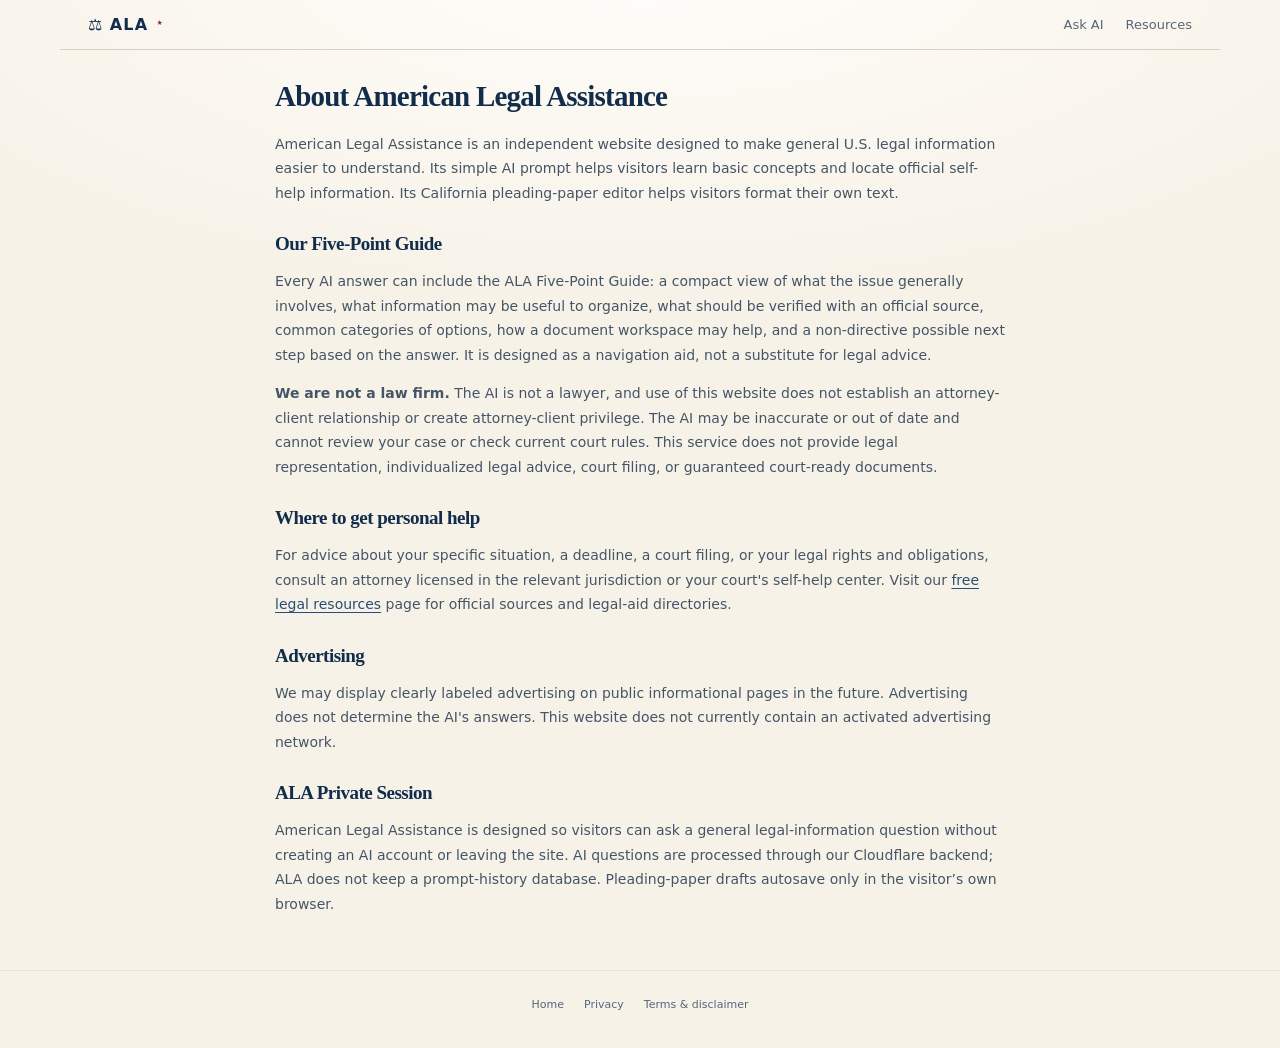
==== commit f888bfb5: "Add files via upload" ====
--- a/about.html
+++ b/about.html
@@ -1 +1 @@
-<!doctype html><html lang="en"><head><meta charset="utf-8"><meta name="viewport" content="width=device-width,initial-scale=1"><title>About | American Legal Assistance</title><meta name="description" content="About American Legal Assistance, a minimal independent AI legal-information website."><link rel="stylesheet" href="/style.css?v=10"><link rel="icon" type="image/svg+xml" href="/favicon.svg"></head><body><header class="topbar"><a class="brand-mini" href="/">⚖ <span>ALA</span></a><nav><a href="/">Ask AI</a><a href="/resources.html">Resources</a></nav></header><main class="plain-page"><h1>About American Legal Assistance</h1><p>American Legal Assistance is an independent website designed to make general U.S. legal information easier to understand. Its simple AI prompt helps visitors learn basic concepts and locate official self-help information. Its California pleading-paper editor helps visitors format their own text.</p><h2>Our Five-Point Guide</h2><p>Every AI answer can include the ALA Five-Point Guide: a compact view of what the issue generally involves, what information may be useful to organize, what should be verified with an official source, common categories of options, and how a document workspace may help. It is designed as a navigation aid, not a substitute for legal advice.</p><p><strong>We are not a law firm.</strong> The AI is not a lawyer, and use of this website does not establish an attorney-client relationship or create attorney-client privilege. The AI may be inaccurate or out of date and cannot review your case or check current court rules. This service does not provide legal representation, individualized legal advice, court filing, or guaranteed court-ready documents.</p><h2>Where to get personal help</h2><p>For advice about your specific situation, a deadline, a court filing, or your legal rights and obligations, consult an attorney licensed in the relevant jurisdiction or your court's self-help center. Visit our <a href="/resources.html">free legal resources</a> page for official sources and legal-aid directories.</p><h2>Advertising</h2><p>We may display clearly labeled advertising on public informational pages in the future. Advertising does not determine the AI's answers. This website does not currently contain an activated advertising network.</p><section><h2>ALA Private Session</h2><p>American Legal Assistance is designed so visitors can ask a general legal-information question without creating an AI account or leaving the site. AI questions are processed through our Cloudflare backend; ALA does not keep a prompt-history database. Pleading-paper drafts autosave only in the visitor’s own browser.</p></section></main><footer><div class="footer-links"><a href="/">Home</a><a href="/privacy.html">Privacy</a><a href="/terms.html">Terms & disclaimer</a></div></footer></body></html>
+<!doctype html><html lang="en"><head><meta charset="utf-8"><meta name="viewport" content="width=device-width,initial-scale=1"><title>About | American Legal Assistance</title><meta name="description" content="About American Legal Assistance, a minimal independent AI legal-information website."><link rel="stylesheet" href="/style.css?v=11b"><link rel="icon" type="image/svg+xml" href="/favicon.svg"></head><body><header class="topbar"><a class="brand-mini" href="/">⚖ <span>ALA</span></a><nav><a href="/">Ask AI</a><a href="/resources.html">Resources</a></nav></header><main class="plain-page"><h1>About American Legal Assistance</h1><p>American Legal Assistance is an independent website designed to make general U.S. legal information easier to understand. Its simple AI prompt helps visitors learn basic concepts and locate official self-help information. Its California pleading-paper editor helps visitors format their own text.</p><h2>Our Five-Point Guide</h2><p>Every AI answer can include the ALA Five-Point Guide: a compact view of what the issue generally involves, what information may be useful to organize, what should be verified with an official source, common categories of options, how a document workspace may help, and a non-directive possible next step based on the answer. It is designed as a navigation aid, not a substitute for legal advice.</p><p><strong>We are not a law firm.</strong> The AI is not a lawyer, and use of this website does not establish an attorney-client relationship or create attorney-client privilege. The AI may be inaccurate or out of date and cannot review your case or check current court rules. This service does not provide legal representation, individualized legal advice, court filing, or guaranteed court-ready documents.</p><h2>Where to get personal help</h2><p>For advice about your specific situation, a deadline, a court filing, or your legal rights and obligations, consult an attorney licensed in the relevant jurisdiction or your court's self-help center. Visit our <a href="/resources.html">free legal resources</a> page for official sources and legal-aid directories.</p><h2>Advertising</h2><p>We may display clearly labeled advertising on public informational pages in the future. Advertising does not determine the AI's answers. This website does not currently contain an activated advertising network.</p><section><h2>ALA Private Session</h2><p>American Legal Assistance is designed so visitors can ask a general legal-information question without creating an AI account or leaving the site. AI questions are processed through our Cloudflare backend; ALA does not keep a prompt-history database. Pleading-paper drafts autosave only in the visitor’s own browser.</p></section></main><footer><div class="footer-links"><a href="/">Home</a><a href="/privacy.html">Privacy</a><a href="/terms.html">Terms & disclaimer</a></div></footer></body></html>
--- a/style.css
+++ b/style.css
@@ -159,6 +159,9 @@
 .five-guide-list li::before{content:counter(ala-guide);width:24px;height:24px;border:1px solid #ccb988;border-radius:50%;display:grid;place-items:center;color:var(--ala-navy);font-size:10px;font-weight:800;background:#fffdf8;margin-top:1px}
 .five-guide-list h4{margin:0 0 3px;font-size:11px;text-transform:uppercase;letter-spacing:.065em;color:#7d5c2b}
 .five-guide-list p{margin:0;color:#3f5061;font-size:12px;line-height:1.52;white-space:pre-wrap}
+.five-guide-next{margin:2px 14px 12px;padding:11px 12px 12px;border:1px solid #d3c19a;border-left:3px solid var(--ala-gold);border-radius:10px;background:#fffdf8}
+.five-guide-next-label{display:block;margin:0 0 4px;font-size:10px;text-transform:uppercase;letter-spacing:.075em;color:var(--ala-navy)}
+.five-guide-next p{margin:0;color:#344b60;font-size:12px;line-height:1.52;white-space:pre-wrap}
 .five-guide-footer{display:flex;align-items:center;justify-content:space-between;gap:9px;flex-wrap:wrap;padding:10px 14px 13px;border-top:1px solid #e6dcc9;background:#fffdf8}
 .five-guide-note{font-size:10px;color:#737c86;line-height:1.4;flex:1 1 250px}
 .guide-copy{border:1px solid #d6c9b2;background:#fff;color:#30475e;border-radius:8px;padding:7px 9px;font-size:10px;font-weight:700}
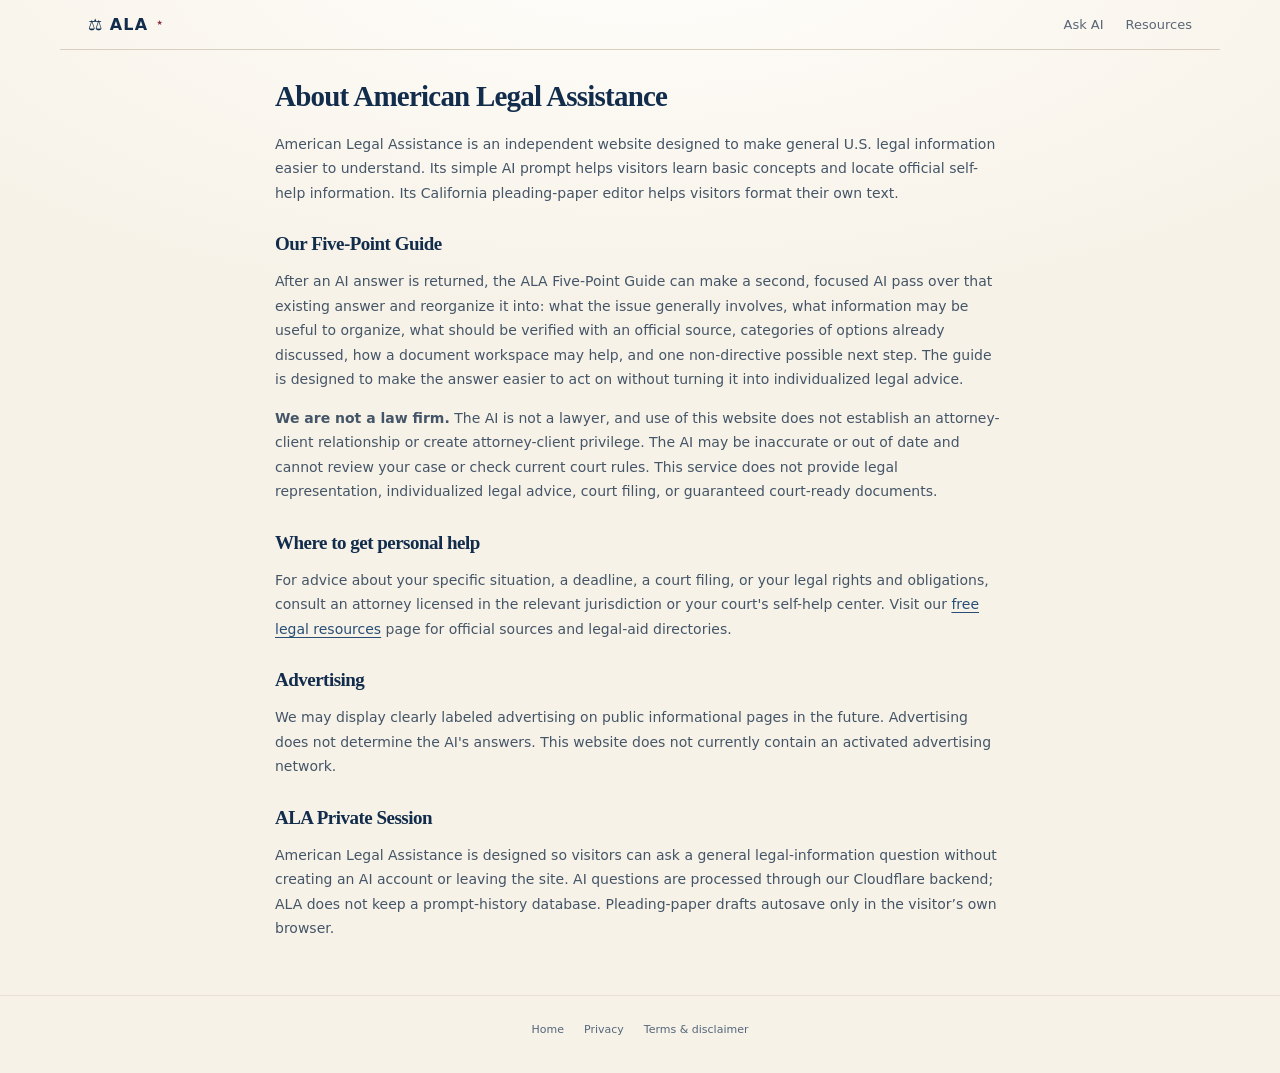
==== commit 26f4f8d5: "Add files via upload" ====
--- a/about.html
+++ b/about.html
@@ -1 +1 @@
-<!doctype html><html lang="en"><head><meta charset="utf-8"><meta name="viewport" content="width=device-width,initial-scale=1"><title>About | American Legal Assistance</title><meta name="description" content="About American Legal Assistance, a minimal independent AI legal-information website."><link rel="stylesheet" href="/style.css?v=11b"><link rel="icon" type="image/svg+xml" href="/favicon.svg"></head><body><header class="topbar"><a class="brand-mini" href="/">⚖ <span>ALA</span></a><nav><a href="/">Ask AI</a><a href="/resources.html">Resources</a></nav></header><main class="plain-page"><h1>About American Legal Assistance</h1><p>American Legal Assistance is an independent website designed to make general U.S. legal information easier to understand. Its simple AI prompt helps visitors learn basic concepts and locate official self-help information. Its California pleading-paper editor helps visitors format their own text.</p><h2>Our Five-Point Guide</h2><p>Every AI answer can include the ALA Five-Point Guide: a compact view of what the issue generally involves, what information may be useful to organize, what should be verified with an official source, common categories of options, how a document workspace may help, and a non-directive possible next step based on the answer. It is designed as a navigation aid, not a substitute for legal advice.</p><p><strong>We are not a law firm.</strong> The AI is not a lawyer, and use of this website does not establish an attorney-client relationship or create attorney-client privilege. The AI may be inaccurate or out of date and cannot review your case or check current court rules. This service does not provide legal representation, individualized legal advice, court filing, or guaranteed court-ready documents.</p><h2>Where to get personal help</h2><p>For advice about your specific situation, a deadline, a court filing, or your legal rights and obligations, consult an attorney licensed in the relevant jurisdiction or your court's self-help center. Visit our <a href="/resources.html">free legal resources</a> page for official sources and legal-aid directories.</p><h2>Advertising</h2><p>We may display clearly labeled advertising on public informational pages in the future. Advertising does not determine the AI's answers. This website does not currently contain an activated advertising network.</p><section><h2>ALA Private Session</h2><p>American Legal Assistance is designed so visitors can ask a general legal-information question without creating an AI account or leaving the site. AI questions are processed through our Cloudflare backend; ALA does not keep a prompt-history database. Pleading-paper drafts autosave only in the visitor’s own browser.</p></section></main><footer><div class="footer-links"><a href="/">Home</a><a href="/privacy.html">Privacy</a><a href="/terms.html">Terms & disclaimer</a></div></footer></body></html>
+<!doctype html><html lang="en"><head><meta charset="utf-8"><meta name="viewport" content="width=device-width,initial-scale=1"><title>About | American Legal Assistance</title><meta name="description" content="About American Legal Assistance, a minimal independent AI legal-information website."><link rel="stylesheet" href="/style.css?v=13"><link rel="icon" type="image/svg+xml" href="/favicon.svg"></head><body><header class="topbar"><a class="brand-mini" href="/">⚖ <span>ALA</span></a><nav><a href="/">Ask AI</a><a href="/resources.html">Resources</a></nav></header><main class="plain-page"><h1>About American Legal Assistance</h1><p>American Legal Assistance is an independent website designed to make general U.S. legal information easier to understand. Its simple AI prompt helps visitors learn basic concepts and locate official self-help information. Its California pleading-paper editor helps visitors format their own text.</p><h2>Our Five-Point Guide</h2><p>After an AI answer is returned, the ALA Five-Point Guide can make a second, focused AI pass over that existing answer and reorganize it into: what the issue generally involves, what information may be useful to organize, what should be verified with an official source, categories of options already discussed, how a document workspace may help, and one non-directive possible next step. The guide is designed to make the answer easier to act on without turning it into individualized legal advice.</p><p><strong>We are not a law firm.</strong> The AI is not a lawyer, and use of this website does not establish an attorney-client relationship or create attorney-client privilege. The AI may be inaccurate or out of date and cannot review your case or check current court rules. This service does not provide legal representation, individualized legal advice, court filing, or guaranteed court-ready documents.</p><h2>Where to get personal help</h2><p>For advice about your specific situation, a deadline, a court filing, or your legal rights and obligations, consult an attorney licensed in the relevant jurisdiction or your court's self-help center. Visit our <a href="/resources.html">free legal resources</a> page for official sources and legal-aid directories.</p><h2>Advertising</h2><p>We may display clearly labeled advertising on public informational pages in the future. Advertising does not determine the AI's answers. This website does not currently contain an activated advertising network.</p><section><h2>ALA Private Session</h2><p>American Legal Assistance is designed so visitors can ask a general legal-information question without creating an AI account or leaving the site. AI questions are processed through our Cloudflare backend; ALA does not keep a prompt-history database. Pleading-paper drafts autosave only in the visitor’s own browser.</p></section></main><footer><div class="footer-links"><a href="/">Home</a><a href="/privacy.html">Privacy</a><a href="/terms.html">Terms & disclaimer</a></div></footer></body></html>
--- a/style.css
+++ b/style.css
@@ -147,6 +147,8 @@
 .five-guide-button{display:inline-flex;align-items:center;gap:7px;border-color:#cbb98f!important;background:#fbf7ee!important;color:var(--ala-navy)!important}
 .five-guide-button .guide-button-star{color:var(--ala-red);font-size:10px}
 .five-guide-button:hover{background:#f3ead8!important;border-color:var(--ala-gold)!important}
+.five-guide-button:disabled{opacity:.72;cursor:wait}
+.five-guide-error{margin-top:10px;padding:9px 11px;border:1px solid #d7b8b8;border-radius:9px;background:#fff7f7;color:#7a3038;font-size:11px;line-height:1.4}
 .five-point-guide{margin-top:14px;border:1px solid #d8c9ac;border-radius:14px;background:linear-gradient(180deg,#fffdf8 0,#faf5eb 100%);overflow:hidden;white-space:normal;color:var(--ala-ink)}
 .five-point-guide[hidden]{display:none}
 .five-guide-head{display:flex;align-items:center;gap:11px;padding:13px 14px 11px;border-bottom:1px solid #e4dac7;background:#fbf7ee}
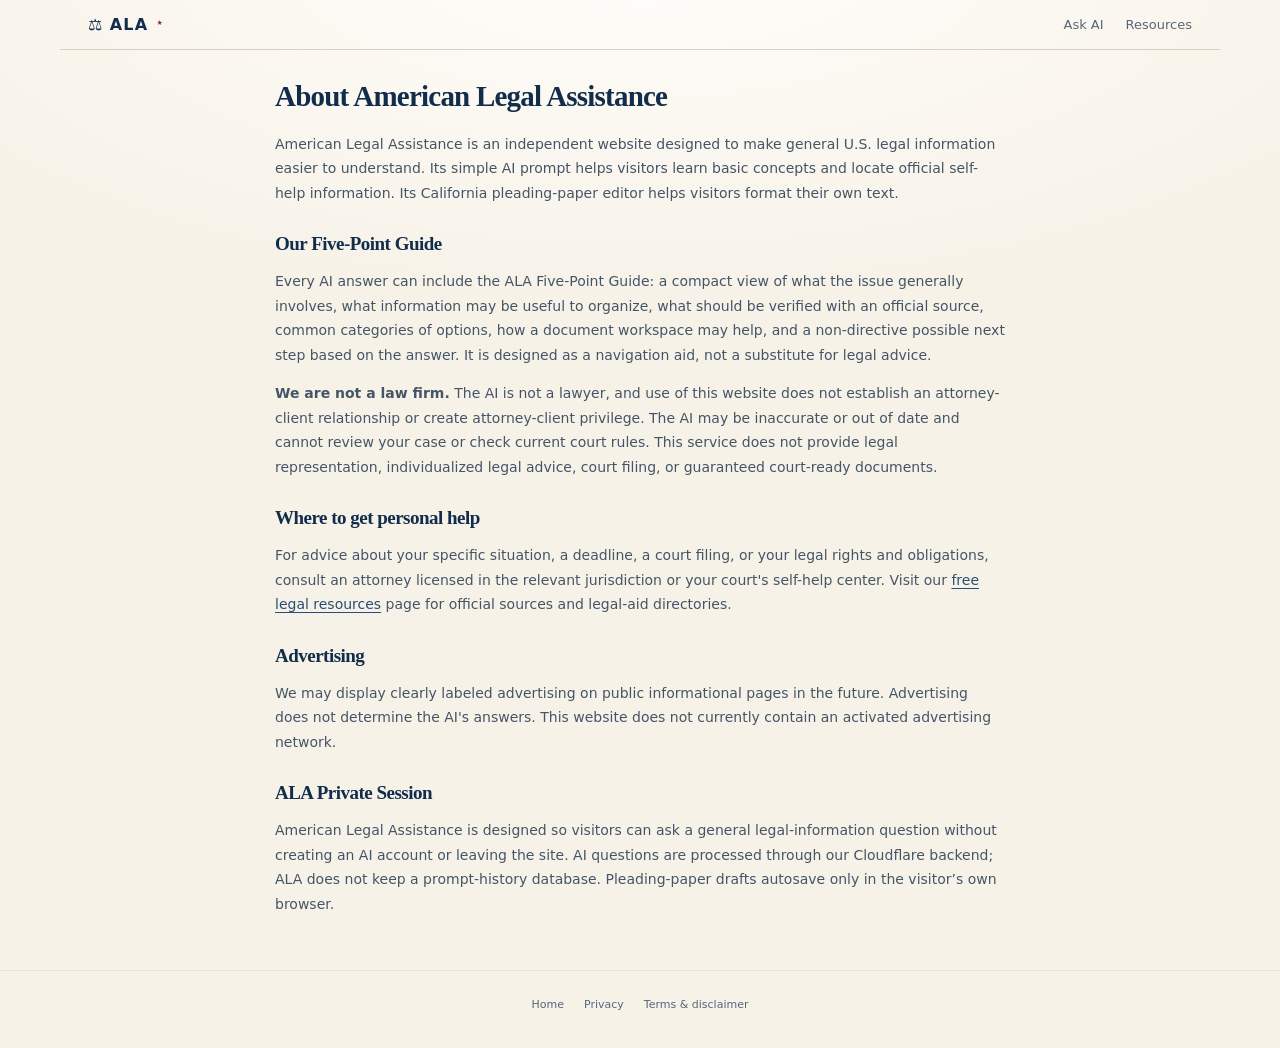
==== commit c3ee087c: "Add files via upload" ====
--- a/about.html
+++ b/about.html
@@ -1 +1 @@
-<!doctype html><html lang="en"><head><meta charset="utf-8"><meta name="viewport" content="width=device-width,initial-scale=1"><title>About | American Legal Assistance</title><meta name="description" content="About American Legal Assistance, a minimal independent AI legal-information website."><link rel="stylesheet" href="/style.css?v=13"><link rel="icon" type="image/svg+xml" href="/favicon.svg"></head><body><header class="topbar"><a class="brand-mini" href="/">⚖ <span>ALA</span></a><nav><a href="/">Ask AI</a><a href="/resources.html">Resources</a></nav></header><main class="plain-page"><h1>About American Legal Assistance</h1><p>American Legal Assistance is an independent website designed to make general U.S. legal information easier to understand. Its simple AI prompt helps visitors learn basic concepts and locate official self-help information. Its California pleading-paper editor helps visitors format their own text.</p><h2>Our Five-Point Guide</h2><p>After an AI answer is returned, the ALA Five-Point Guide can make a second, focused AI pass over that existing answer and reorganize it into: what the issue generally involves, what information may be useful to organize, what should be verified with an official source, categories of options already discussed, how a document workspace may help, and one non-directive possible next step. The guide is designed to make the answer easier to act on without turning it into individualized legal advice.</p><p><strong>We are not a law firm.</strong> The AI is not a lawyer, and use of this website does not establish an attorney-client relationship or create attorney-client privilege. The AI may be inaccurate or out of date and cannot review your case or check current court rules. This service does not provide legal representation, individualized legal advice, court filing, or guaranteed court-ready documents.</p><h2>Where to get personal help</h2><p>For advice about your specific situation, a deadline, a court filing, or your legal rights and obligations, consult an attorney licensed in the relevant jurisdiction or your court's self-help center. Visit our <a href="/resources.html">free legal resources</a> page for official sources and legal-aid directories.</p><h2>Advertising</h2><p>We may display clearly labeled advertising on public informational pages in the future. Advertising does not determine the AI's answers. This website does not currently contain an activated advertising network.</p><section><h2>ALA Private Session</h2><p>American Legal Assistance is designed so visitors can ask a general legal-information question without creating an AI account or leaving the site. AI questions are processed through our Cloudflare backend; ALA does not keep a prompt-history database. Pleading-paper drafts autosave only in the visitor’s own browser.</p></section></main><footer><div class="footer-links"><a href="/">Home</a><a href="/privacy.html">Privacy</a><a href="/terms.html">Terms & disclaimer</a></div></footer></body></html>
+<!doctype html><html lang="en"><head><meta charset="utf-8"><meta name="viewport" content="width=device-width,initial-scale=1"><title>About | American Legal Assistance</title><meta name="description" content="About American Legal Assistance, a minimal independent AI legal-information website."><link rel="stylesheet" href="/style.css?v=16-final"><link rel="icon" type="image/svg+xml" href="/favicon.svg"></head><body><header class="topbar"><a class="brand-mini" href="/">⚖ <span>ALA</span></a><nav><a href="/">Ask AI</a><a href="/resources.html">Resources</a></nav></header><main class="plain-page"><h1>About American Legal Assistance</h1><p>American Legal Assistance is an independent website designed to make general U.S. legal information easier to understand. Its simple AI prompt helps visitors learn basic concepts and locate official self-help information. Its California pleading-paper editor helps visitors format their own text.</p><h2>Our Five-Point Guide</h2><p>Every AI answer can include the ALA Five-Point Guide: a compact view of what the issue generally involves, what information may be useful to organize, what should be verified with an official source, common categories of options, how a document workspace may help, and a non-directive possible next step based on the answer. It is designed as a navigation aid, not a substitute for legal advice.</p><p><strong>We are not a law firm.</strong> The AI is not a lawyer, and use of this website does not establish an attorney-client relationship or create attorney-client privilege. The AI may be inaccurate or out of date and cannot review your case or check current court rules. This service does not provide legal representation, individualized legal advice, court filing, or guaranteed court-ready documents.</p><h2>Where to get personal help</h2><p>For advice about your specific situation, a deadline, a court filing, or your legal rights and obligations, consult an attorney licensed in the relevant jurisdiction or your court's self-help center. Visit our <a href="/resources.html">free legal resources</a> page for official sources and legal-aid directories.</p><h2>Advertising</h2><p>We may display clearly labeled advertising on public informational pages in the future. Advertising does not determine the AI's answers. This website does not currently contain an activated advertising network.</p><section><h2>ALA Private Session</h2><p>American Legal Assistance is designed so visitors can ask a general legal-information question without creating an AI account or leaving the site. AI questions are processed through our Cloudflare backend; ALA does not keep a prompt-history database. Pleading-paper drafts autosave only in the visitor’s own browser.</p></section></main><footer><div class="footer-links"><a href="/">Home</a><a href="/privacy.html">Privacy</a><a href="/terms.html">Terms & disclaimer</a></div></footer></body></html>
--- a/style.css
+++ b/style.css
@@ -147,8 +147,6 @@
 .five-guide-button{display:inline-flex;align-items:center;gap:7px;border-color:#cbb98f!important;background:#fbf7ee!important;color:var(--ala-navy)!important}
 .five-guide-button .guide-button-star{color:var(--ala-red);font-size:10px}
 .five-guide-button:hover{background:#f3ead8!important;border-color:var(--ala-gold)!important}
-.five-guide-button:disabled{opacity:.72;cursor:wait}
-.five-guide-error{margin-top:10px;padding:9px 11px;border:1px solid #d7b8b8;border-radius:9px;background:#fff7f7;color:#7a3038;font-size:11px;line-height:1.4}
 .five-point-guide{margin-top:14px;border:1px solid #d8c9ac;border-radius:14px;background:linear-gradient(180deg,#fffdf8 0,#faf5eb 100%);overflow:hidden;white-space:normal;color:var(--ala-ink)}
 .five-point-guide[hidden]{display:none}
 .five-guide-head{display:flex;align-items:center;gap:11px;padding:13px 14px 11px;border-bottom:1px solid #e4dac7;background:#fbf7ee}
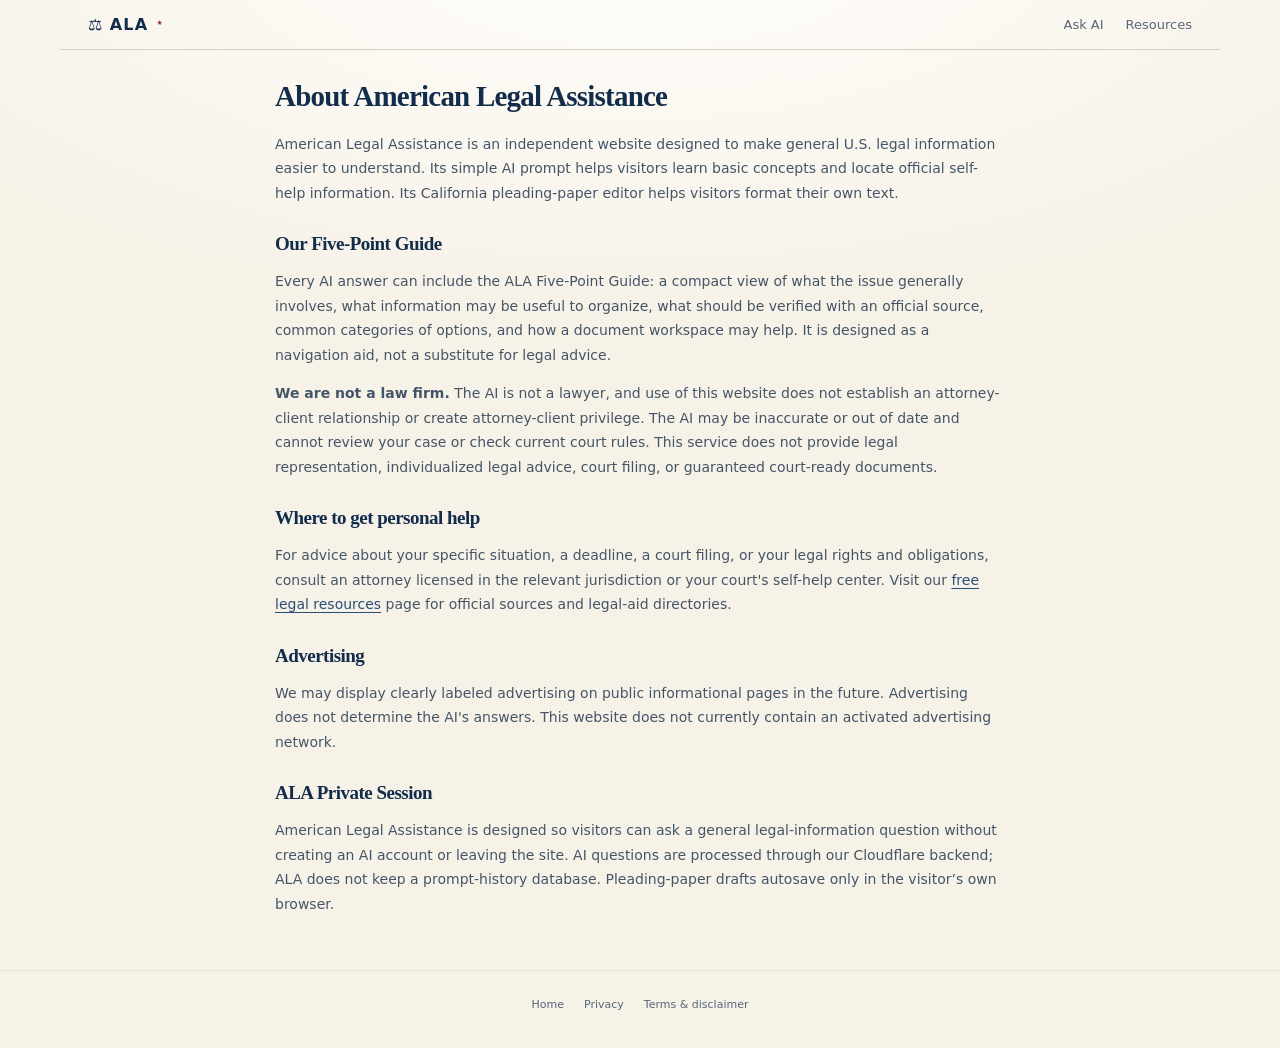
==== commit afcfd5cd: "Add files via upload" ====
--- a/about.html
+++ b/about.html
@@ -1 +1 @@
-<!doctype html><html lang="en"><head><meta charset="utf-8"><meta name="viewport" content="width=device-width,initial-scale=1"><title>About | American Legal Assistance</title><meta name="description" content="About American Legal Assistance, a minimal independent AI legal-information website."><link rel="stylesheet" href="/style.css?v=16-final"><link rel="icon" type="image/svg+xml" href="/favicon.svg"></head><body><header class="topbar"><a class="brand-mini" href="/">⚖ <span>ALA</span></a><nav><a href="/">Ask AI</a><a href="/resources.html">Resources</a></nav></header><main class="plain-page"><h1>About American Legal Assistance</h1><p>American Legal Assistance is an independent website designed to make general U.S. legal information easier to understand. Its simple AI prompt helps visitors learn basic concepts and locate official self-help information. Its California pleading-paper editor helps visitors format their own text.</p><h2>Our Five-Point Guide</h2><p>Every AI answer can include the ALA Five-Point Guide: a compact view of what the issue generally involves, what information may be useful to organize, what should be verified with an official source, common categories of options, how a document workspace may help, and a non-directive possible next step based on the answer. It is designed as a navigation aid, not a substitute for legal advice.</p><p><strong>We are not a law firm.</strong> The AI is not a lawyer, and use of this website does not establish an attorney-client relationship or create attorney-client privilege. The AI may be inaccurate or out of date and cannot review your case or check current court rules. This service does not provide legal representation, individualized legal advice, court filing, or guaranteed court-ready documents.</p><h2>Where to get personal help</h2><p>For advice about your specific situation, a deadline, a court filing, or your legal rights and obligations, consult an attorney licensed in the relevant jurisdiction or your court's self-help center. Visit our <a href="/resources.html">free legal resources</a> page for official sources and legal-aid directories.</p><h2>Advertising</h2><p>We may display clearly labeled advertising on public informational pages in the future. Advertising does not determine the AI's answers. This website does not currently contain an activated advertising network.</p><section><h2>ALA Private Session</h2><p>American Legal Assistance is designed so visitors can ask a general legal-information question without creating an AI account or leaving the site. AI questions are processed through our Cloudflare backend; ALA does not keep a prompt-history database. Pleading-paper drafts autosave only in the visitor’s own browser.</p></section></main><footer><div class="footer-links"><a href="/">Home</a><a href="/privacy.html">Privacy</a><a href="/terms.html">Terms & disclaimer</a></div></footer></body></html>
+<!doctype html><html lang="en"><head><meta charset="utf-8"><meta name="viewport" content="width=device-width,initial-scale=1"><title>About | American Legal Assistance</title><meta name="description" content="About American Legal Assistance, a minimal independent AI legal-information website."><link rel="stylesheet" href="/style.css?v=10"><link rel="icon" type="image/svg+xml" href="/favicon.svg"></head><body><header class="topbar"><a class="brand-mini" href="/">⚖ <span>ALA</span></a><nav><a href="/">Ask AI</a><a href="/resources.html">Resources</a></nav></header><main class="plain-page"><h1>About American Legal Assistance</h1><p>American Legal Assistance is an independent website designed to make general U.S. legal information easier to understand. Its simple AI prompt helps visitors learn basic concepts and locate official self-help information. Its California pleading-paper editor helps visitors format their own text.</p><h2>Our Five-Point Guide</h2><p>Every AI answer can include the ALA Five-Point Guide: a compact view of what the issue generally involves, what information may be useful to organize, what should be verified with an official source, common categories of options, and how a document workspace may help. It is designed as a navigation aid, not a substitute for legal advice.</p><p><strong>We are not a law firm.</strong> The AI is not a lawyer, and use of this website does not establish an attorney-client relationship or create attorney-client privilege. The AI may be inaccurate or out of date and cannot review your case or check current court rules. This service does not provide legal representation, individualized legal advice, court filing, or guaranteed court-ready documents.</p><h2>Where to get personal help</h2><p>For advice about your specific situation, a deadline, a court filing, or your legal rights and obligations, consult an attorney licensed in the relevant jurisdiction or your court's self-help center. Visit our <a href="/resources.html">free legal resources</a> page for official sources and legal-aid directories.</p><h2>Advertising</h2><p>We may display clearly labeled advertising on public informational pages in the future. Advertising does not determine the AI's answers. This website does not currently contain an activated advertising network.</p><section><h2>ALA Private Session</h2><p>American Legal Assistance is designed so visitors can ask a general legal-information question without creating an AI account or leaving the site. AI questions are processed through our Cloudflare backend; ALA does not keep a prompt-history database. Pleading-paper drafts autosave only in the visitor’s own browser.</p></section></main><footer><div class="footer-links"><a href="/">Home</a><a href="/privacy.html">Privacy</a><a href="/terms.html">Terms & disclaimer</a></div></footer></body></html>
--- a/style.css
+++ b/style.css
@@ -159,9 +159,6 @@
 .five-guide-list li::before{content:counter(ala-guide);width:24px;height:24px;border:1px solid #ccb988;border-radius:50%;display:grid;place-items:center;color:var(--ala-navy);font-size:10px;font-weight:800;background:#fffdf8;margin-top:1px}
 .five-guide-list h4{margin:0 0 3px;font-size:11px;text-transform:uppercase;letter-spacing:.065em;color:#7d5c2b}
 .five-guide-list p{margin:0;color:#3f5061;font-size:12px;line-height:1.52;white-space:pre-wrap}
-.five-guide-next{margin:2px 14px 12px;padding:11px 12px 12px;border:1px solid #d3c19a;border-left:3px solid var(--ala-gold);border-radius:10px;background:#fffdf8}
-.five-guide-next-label{display:block;margin:0 0 4px;font-size:10px;text-transform:uppercase;letter-spacing:.075em;color:var(--ala-navy)}
-.five-guide-next p{margin:0;color:#344b60;font-size:12px;line-height:1.52;white-space:pre-wrap}
 .five-guide-footer{display:flex;align-items:center;justify-content:space-between;gap:9px;flex-wrap:wrap;padding:10px 14px 13px;border-top:1px solid #e6dcc9;background:#fffdf8}
 .five-guide-note{font-size:10px;color:#737c86;line-height:1.4;flex:1 1 250px}
 .guide-copy{border:1px solid #d6c9b2;background:#fff;color:#30475e;border-radius:8px;padding:7px 9px;font-size:10px;font-weight:700}
